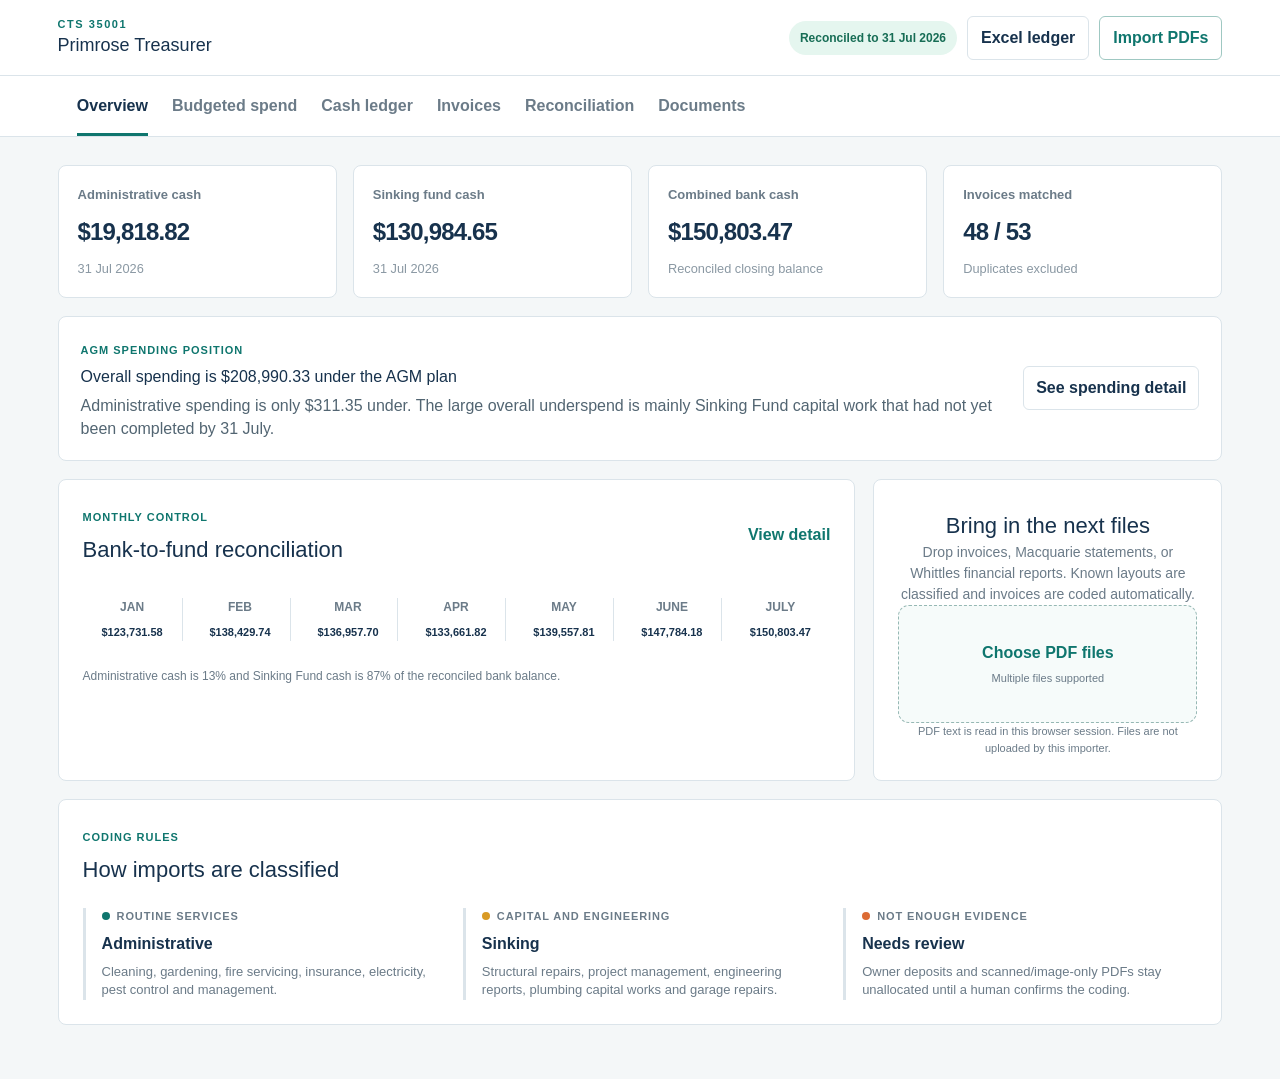
==== index.html @ 6e5141f4 "Publish Primrose Treasurer" ====
<!DOCTYPE html><html lang="en"><head><meta charSet="utf-8"/><meta name="viewport" content="width=device-width, initial-scale=1"/><link rel="stylesheet" href="/_next/static/css/index.Bg4O-Cpl.css" data-rsc-css-href="/_next/static/css/index.Bg4O-Cpl.css" data-precedence="vite-rsc/importer-resources"/><link rel="modulepreload" fetchPriority="low" href="/_next/static/chunks/index-B7RqDXm8.js"/><script src="/_next/static/chunks/rolldown-runtime-C60lm6uB.js" type="module" async=""></script><script src="/_next/static/chunks/framework-BgSIrAUN.js" type="module" async=""></script><link rel="modulepreload" href="/_next/static/chunks/layout-segment-context-BECnwT4J.js" crossorigin=""/><link rel="modulepreload" href="/_next/static/chunks/page-Dx13_HqK.js" crossorigin=""/><title>Primrose Treasurer | CTS 35001</title><meta name="description" content="Reconciled body corporate invoice, fund and bank-statement ledger."/><script>Object.assign(((self[Symbol.for("vinext.navigationRuntime")]??={bootstrap:{routeManifest:null},functions:{}}).bootstrap.rsc??={rsc:[]}),{params:{},nav:{"pathname":"/","searchParams":[]}})</script><link rel="modulepreload" href="/_next/static/chunks/index-B7RqDXm8.js" />
<link rel="preload" href="/_next/static/_vinext_fonts/geist-8ac0455e797f/geist-98bbbccb.woff2" as="font" type="font/woff2" crossorigin />
<link rel="preload" href="/_next/static/_vinext_fonts/geist-mono-00e989178794/geist-mono-013b2f2f.woff2" as="font" type="font/woff2" crossorigin />
<style data-vinext-fonts>/* cyrillic-ext */
@font-face {
  font-family: 'Geist';
  font-style: normal;
  font-weight: 100 900;
  font-display: swap;
  src: url(/_next/static/_vinext_fonts/geist-8ac0455e797f/geist-ff2310f5.woff2) format('woff2');
  unicode-range: U+0460-052F, U+1C80-1C8A, U+20B4, U+2DE0-2DFF, U+A640-A69F, U+FE2E-FE2F;
}
/* cyrillic */
@font-face {
  font-family: 'Geist';
  font-style: normal;
  font-weight: 100 900;
  font-display: swap;
  src: url(/_next/static/_vinext_fonts/geist-8ac0455e797f/geist-875ccdd4.woff2) format('woff2');
  unicode-range: U+0301, U+0400-045F, U+0490-0491, U+04B0-04B1, U+2116;
}
/* vietnamese */
@font-face {
  font-family: 'Geist';
  font-style: normal;
  font-weight: 100 900;
  font-display: swap;
  src: url(/_next/static/_vinext_fonts/geist-8ac0455e797f/geist-52306abf.woff2) format('woff2');
  unicode-range: U+0102-0103, U+0110-0111, U+0128-0129, U+0168-0169, U+01A0-01A1, U+01AF-01B0, U+0300-0301, U+0303-0304, U+0308-0309, U+0323, U+0329, U+1EA0-1EF9, U+20AB;
}
/* latin-ext */
@font-face {
  font-family: 'Geist';
  font-style: normal;
  font-weight: 100 900;
  font-display: swap;
  src: url(/_next/static/_vinext_fonts/geist-8ac0455e797f/geist-001175b1.woff2) format('woff2');
  unicode-range: U+0100-02BA, U+02BD-02C5, U+02C7-02CC, U+02CE-02D7, U+02DD-02FF, U+0304, U+0308, U+0329, U+1D00-1DBF, U+1E00-1E9F, U+1EF2-1EFF, U+2020, U+20A0-20AB, U+20AD-20C0, U+2113, U+2C60-2C7F, U+A720-A7FF;
}
/* latin */
@font-face {
  font-family: 'Geist';
  font-style: normal;
  font-weight: 100 900;
  font-display: swap;
  src: url(/_next/static/_vinext_fonts/geist-8ac0455e797f/geist-98bbbccb.woff2) format('woff2');
  unicode-range: U+0000-00FF, U+0131, U+0152-0153, U+02BB-02BC, U+02C6, U+02DA, U+02DC, U+0304, U+0308, U+0329, U+2000-206F, U+20AC, U+2122, U+2191, U+2193, U+2212, U+2215, U+FEFF, U+FFFD;
}

@font-face {
  font-family: 'Geist Fallback';
  src: local("Arial");
  ascent-override: 95.94%;
  descent-override: 28.16%;
  line-gap-override: 0.00%;
  size-adjust: 104.76%;
}

.__font_geist_19ysh9d { font-family: 'Geist', 'Geist Fallback'; font-style: normal; }

.__variable_geist_19ysh9d { --font-geist-sans: 'Geist', 'Geist Fallback'; }

/* cyrillic-ext */
@font-face {
  font-family: 'Geist Mono';
  font-style: normal;
  font-weight: 100 900;
  font-display: swap;
  src: url(/_next/static/_vinext_fonts/geist-mono-00e989178794/geist-mono-f6b33328.woff2) format('woff2');
  unicode-range: U+0460-052F, U+1C80-1C8A, U+20B4, U+2DE0-2DFF, U+A640-A69F, U+FE2E-FE2F;
}
/* cyrillic */
@font-face {
  font-family: 'Geist Mono';
  font-style: normal;
  font-weight: 100 900;
  font-display: swap;
  src: url(/_next/static/_vinext_fonts/geist-mono-00e989178794/geist-mono-44e03052.woff2) format('woff2');
  unicode-range: U+0301, U+0400-045F, U+0490-0491, U+04B0-04B1, U+2116;
}
/* symbols2 */
@font-face {
  font-family: 'Geist Mono';
  font-style: normal;
  font-weight: 100 900;
  font-display: swap;
  src: url(/_next/static/_vinext_fonts/geist-mono-00e989178794/geist-mono-0638449e.woff2) format('woff2');
  unicode-range: U+2000-2001, U+2004-2008, U+200A, U+23B8-23BD, U+2500-259F;
}
/* vietnamese */
@font-face {
  font-family: 'Geist Mono';
  font-style: normal;
  font-weight: 100 900;
  font-display: swap;
  src: url(/_next/static/_vinext_fonts/geist-mono-00e989178794/geist-mono-971fb274.woff2) format('woff2');
  unicode-range: U+0102-0103, U+0110-0111, U+0128-0129, U+0168-0169, U+01A0-01A1, U+01AF-01B0, U+0300-0301, U+0303-0304, U+0308-0309, U+0323, U+0329, U+1EA0-1EF9, U+20AB;
}
/* latin-ext */
@font-face {
  font-family: 'Geist Mono';
  font-style: normal;
  font-weight: 100 900;
  font-display: swap;
  src: url(/_next/static/_vinext_fonts/geist-mono-00e989178794/geist-mono-44745446.woff2) format('woff2');
  unicode-range: U+0100-02BA, U+02BD-02C5, U+02C7-02CC, U+02CE-02D7, U+02DD-02FF, U+0304, U+0308, U+0329, U+1D00-1DBF, U+1E00-1E9F, U+1EF2-1EFF, U+2020, U+20A0-20AB, U+20AD-20C0, U+2113, U+2C60-2C7F, U+A720-A7FF;
}
/* latin */
@font-face {
  font-family: 'Geist Mono';
  font-style: normal;
  font-weight: 100 900;
  font-display: swap;
  src: url(/_next/static/_vinext_fonts/geist-mono-00e989178794/geist-mono-013b2f2f.woff2) format('woff2');
  unicode-range: U+0000-00FF, U+0131, U+0152-0153, U+02BB-02BC, U+02C6, U+02DA, U+02DC, U+0304, U+0308, U+0329, U+2000-206F, U+20AC, U+2122, U+2191, U+2193, U+2212, U+2215, U+FEFF, U+FFFD;
}

@font-face {
  font-family: 'Geist Mono Fallback';
  src: local("Arial");
  ascent-override: 74.67%;
  descent-override: 21.92%;
  line-gap-override: 0.00%;
  size-adjust: 134.59%;
}

.__font_geist_mono_1001rt9 { font-family: 'Geist Mono', 'Geist Mono Fallback'; font-style: normal; }

.__variable_geist_mono_1001rt9 { --font-geist-mono: 'Geist Mono', 'Geist Mono Fallback'; }
</style>
</head><body class="__variable_geist_19ysh9d __variable_geist_mono_1001rt9 antialiased"><main class="loading"><span>Preparing reconciled ledger…</span></main><script type="module" src="/_next/static/chunks/index-B7RqDXm8.js" id="_R_" async=""></script><script>((self[Symbol.for("vinext.navigationRuntime")]??={bootstrap:{routeManifest:null},functions:{}}).bootstrap.rsc??={rsc:[]}).rsc.push("2:I[\"48913baa60ea\",[],\"Children\",1]\n")</script><script>((self[Symbol.for("vinext.navigationRuntime")]??={bootstrap:{routeManifest:null},functions:{}}).bootstrap.rsc??={rsc:[]}).rsc.push("3:I[\"0b63d72dce85\",[],\"GlobalErrorBoundary\",1]\n")</script><script>((self[Symbol.for("vinext.navigationRuntime")]??={bootstrap:{routeManifest:null},functions:{}}).bootstrap.rsc??={rsc:[]}).rsc.push("4:I[\"2e7a74b14406\",[],\"default\",1]\n")</script><script>((self[Symbol.for("vinext.navigationRuntime")]??={bootstrap:{routeManifest:null},functions:{}}).bootstrap.rsc??={rsc:[]}).rsc.push("5:I[\"0b63d72dce85\",[],\"ErrorBoundary\",1]\n")</script><script>((self[Symbol.for("vinext.navigationRuntime")]??={bootstrap:{routeManifest:null},functions:{}}).bootstrap.rsc??={rsc:[]}).rsc.push("6:I[\"11960209a8f5\",[],\"LayoutSegmentProvider\",1]\n")</script><script>((self[Symbol.for("vinext.navigationRuntime")]??={bootstrap:{routeManifest:null},functions:{}}).bootstrap.rsc??={rsc:[]}).rsc.push("7:I[\"48913baa60ea\",[],\"Slot\",1]\n")</script><script>((self[Symbol.for("vinext.navigationRuntime")]??={bootstrap:{routeManifest:null},functions:{}}).bootstrap.rsc??={rsc:[]}).rsc.push("8:I[\"787b601c93ac\",[],\"AppRouterScrollTarget\",1]\n")</script><script>((self[Symbol.for("vinext.navigationRuntime")]??={bootstrap:{routeManifest:null},functions:{}}).bootstrap.rsc??={rsc:[]}).rsc.push("9:I[\"0b63d72dce85\",[],\"RedirectBoundary\",1]\n")</script><script>((self[Symbol.for("vinext.navigationRuntime")]??={bootstrap:{routeManifest:null},functions:{}}).bootstrap.rsc??={rsc:[]}).rsc.push(":HL[\"/_next/static/css/index.Bg4O-Cpl.css\",\"style\"     ]\n")</script><script>((self[Symbol.for("vinext.navigationRuntime")]??={bootstrap:{routeManifest:null},functions:{}}).bootstrap.rsc??={rsc:[]}).rsc.push("0:{\"__route\":\"route:/\",\"__interceptionContext\":null,\"__layoutIds\":[\"layout:/\"],\"__rootLayout\":\"/\",\"__sourcePage\":\"/page\",\"page:/\":\"$L1\",\"layout:/\":[[[[\"$\",\"link\",\"css:/_next/static/css/index.Bg4O-Cpl.css\",{\"rel\":\"stylesheet\",\"precedence\":\"vite-rsc/importer-resources\",\"href\":\"/_next/static/css/index.Bg4O-Cpl.css\",\"data-rsc-css-href\":\"/_next/static/css/index.Bg4O-Cpl.css\"}],\"$undefined\"],[\"$\",\"html\",null,{\"lang\":\"en\",\"children\":[\"$\",\"body\",null,{\"className\":\"__variable_geist_19ysh9d __variable_geist_mono_1001rt9 antialiased\",\"children\":[\"$\",\"$L2\",null,{}]}]}]],null],\"route:/\":[[[\"$\",\"meta\",null,{\"charSet\":\"utf-8\"}],[[\"$\",\"title\",\"0\",{\"children\":\"Primrose Treasurer | CTS 35001\"}],[\"$\",\"meta\",\"1\",{\"name\":\"description\",\"content\":\"Reconciled body corporate invoice, fund and bank-statement ledger.\"}]],[[\"$\",\"meta\",\"0\",{\"name\":\"viewport\",\"content\":\"width=device-width, initial-scale=1\"}]]],[\"$\",\"$L3\",null,{\"fallback\":\"$4\",\"children\":[\"$\",\"$L5\",null,{\"fallback\":\"$4\",\"children\":[\"$\",\"$L6\",null,{\"providerId\":\"layout:/\",\"segmentMap\":{\"children\":[]},\"children\":[\"$\",\"$L7\",null,{\"id\":\"layout:/\",\"parallelSlots\":\"$undefined\",\"children\":[\"$\",\"$L8\",null,{\"children\":[\"$\",\"$L9\",null,{\"children\":[[\"$\",\"$L6\",null,{\"providerId\":\"page:/\",\"segmentMap\":{\"children\":[\"__PAGE__\"]},\"children\":[\"$\",\"$L7\",null,{\"id\":\"page:/\"}]}],null]}]}]}]}]}]}],null,null],\"__layoutFlags\":{\"layout:/\":\"s\"},\"__artifactCompatibility\":{\"schemaVersion\":1,\"graphVersion\":\"app-route-graph:1177fd80f83fa7b0\",\"deploymentVersion\":\"47a312b0-9ab8-45d6-89e9-b1b280b3781b\",\"appElementsSchemaVersion\":1,\"rscPayloadSchemaVersion\":1,\"rootBoundaryId\":\"/\",\"renderEpoch\":null},\"__renderObservation\":{\"schemaVersion\":1,\"output\":{\"kind\":\"app-rsc\",\"mountedSlotsFingerprint\":null,\"renderEpoch\":null,\"rootBoundaryId\":\"/\",\"routeId\":\"route:/\"},\"completeness\":\"partial\",\"boundaryOutcome\":{\"kind\":\"unknown\"},\"requestApis\":[{\"kind\":\"connection\",\"status\":\"unknown\"},{\"kind\":\"cookies\",\"status\":\"unknown\"},{\"kind\":\"draftMode\",\"status\":\"unknown\"},{\"kind\":\"headers\",\"status\":\"unknown\"},{\"kind\":\"params\",\"status\":\"unknown\"},{\"kind\":\"searchParams\",\"status\":\"unknown\"}],\"dynamicFetches\":[],\"cacheTags\":[\"/\",\"_N_T_/\",\"_N_T_/index\",\"_N_T_/layout\",\"_N_T_/page\"],\"pathTags\":[\"/\"],\"cacheability\":\"unknown\",\"downgrade\":{\"target\":\"freshRender\",\"reasons\":[{\"code\":\"CP_DOWNGRADE_CACHEABILITY_UNKNOWN\",\"target\":\"freshRender\"},{\"code\":\"CP_DOWNGRADE_INCOMPLETE_OBSERVATION\",\"completeness\":\"partial\",\"target\":\"freshRender\"},{\"code\":\"CP_DOWNGRADE_UNKNOWN_REQUEST_API\",\"requestApi\":\"connection\",\"target\":\"freshRender\"},{\"code\":\"CP_DOWNGRADE_UNKNOWN_REQUEST_API\",\"requestApi\":\"cookies\",\"target\":\"freshRender\"},{\"code\":\"CP_DOWNGRADE_UNKNOWN_REQUEST_API\",\"requestApi\":\"draftMode\",\"target\":\"freshRender\"},{\"code\":\"CP_DOWNGRADE_UNKNOWN_REQUEST_API\",\"requestApi\":\"headers\",\"target\":\"freshRender\"},{\"code\":\"CP_DOWNGRADE_UNKNOWN_REQUEST_API\",\"requestApi\":\"params\",\"target\":\"freshRender\"},{\"code\":\"CP_DOWNGRADE_UNKNOWN_REQUEST_API\",\"requestApi\":\"searchParams\",\"target\":\"freshRender\"}],\"fallback\":{\"kind\":\"breakerFallback\",\"code\":\"CP_PRIVATE_DYNAMIC_DOWNGRADE\",\"mode\":\"renderFresh\",\"scope\":\"affectedOutput\",\"fields\":{\"reasonCodes\":[\"CP_DOWNGRADE_CACHEABILITY_UNKNOWN\",\"CP_DOWNGRADE_INCOMPLETE_OBSERVATION\",\"CP_DOWNGRADE_UNKNOWN_REQUEST_API\",\"CP_DOWNGRADE_UNKNOWN_REQUEST_API\",\"CP_DOWNGRADE_UNKNOWN_REQUEST_API\",\"CP_DOWNGRADE_UNKNOWN_REQUEST_API\",\"CP_DOWNGRADE_UNKNOWN_REQUEST_API\",\"CP_DOWNGRADE_UNKNOWN_REQUEST_API\"],\"target\":\"freshRender\"}},\"isPublicCacheCandidate\":false}}}\n")</script><script>((self[Symbol.for("vinext.navigationRuntime")]??={bootstrap:{routeManifest:null},functions:{}}).bootstrap.rsc??={rsc:[]}).rsc.push("a:I[\"6efdf509a785\",[],\"default\",1]\n")</script><script>((self[Symbol.for("vinext.navigationRuntime")]??={bootstrap:{routeManifest:null},functions:{}}).bootstrap.rsc??={rsc:[]}).rsc.push("1:[\"$\",\"$La\",null,{\"params\":\"$@b\",\"searchParams\":\"$@c\"}]\n")</script><script>((self[Symbol.for("vinext.navigationRuntime")]??={bootstrap:{routeManifest:null},functions:{}}).bootstrap.rsc??={rsc:[]}).rsc.push("b:{}\n")</script><script>((self[Symbol.for("vinext.navigationRuntime")]??={bootstrap:{routeManifest:null},functions:{}}).bootstrap.rsc??={rsc:[]}).rsc.push("c:{}\n")</script><script>Object.assign(((self[Symbol.for("vinext.navigationRuntime")]??={bootstrap:{routeManifest:null},functions:{}}).bootstrap.rsc??={rsc:[]}),{"initialCacheKind":"dynamic"});((self[Symbol.for("vinext.navigationRuntime")]??={bootstrap:{routeManifest:null},functions:{}}).bootstrap.rsc??={rsc:[]}).done=true</script></body></html>
---- _next/static/css/index.Bg4O-Cpl.css ----
/*! tailwindcss v4.2.1 | MIT License | https://tailwindcss.com */
@layer properties{@supports (((-webkit-hyphens:none)) and (not (margin-trim:inline))) or ((-moz-orient:inline) and (not (color:rgb(from red r g b)))){*,:before,:after{--tw-border-style:solid}::backdrop{--tw-border-style:solid}}}@layer theme{:root,:host{--font-sans:ui-sans-serif, system-ui, sans-serif, "Apple Color Emoji", "Segoe UI Emoji", "Segoe UI Symbol", "Noto Color Emoji";--font-mono:ui-monospace, SFMono-Regular, Menlo, Monaco, Consolas, "Liberation Mono", "Courier New", monospace;--spacing:.25rem;--default-font-family:var(--font-sans);--default-mono-font-family:var(--font-mono)}}@layer base{*,:after,:before{box-sizing:border-box;border:0 solid;margin:0;padding:0}::backdrop{box-sizing:border-box;border:0 solid;margin:0;padding:0}::file-selector-button{box-sizing:border-box;border:0 solid;margin:0;padding:0}html,:host{-webkit-text-size-adjust:100%;tab-size:4;line-height:1.5;font-family:var(--default-font-family,ui-sans-serif, system-ui, sans-serif, "Apple Color Emoji", "Segoe UI Emoji", "Segoe UI Symbol", "Noto Color Emoji");font-feature-settings:var(--default-font-feature-settings,normal);font-variation-settings:var(--default-font-variation-settings,normal);-webkit-tap-highlight-color:transparent}hr{height:0;color:inherit;border-top-width:1px}abbr:where([title]){-webkit-text-decoration:underline dotted;text-decoration:underline dotted}h1,h2,h3,h4,h5,h6{font-size:inherit;font-weight:inherit}a{color:inherit;-webkit-text-decoration:inherit;-webkit-text-decoration:inherit;-webkit-text-decoration:inherit;-webkit-text-decoration:inherit;text-decoration:inherit}b,strong{font-weight:bolder}code,kbd,samp,pre{font-family:var(--default-mono-font-family,ui-monospace, SFMono-Regular, Menlo, Monaco, Consolas, "Liberation Mono", "Courier New", monospace);font-feature-settings:var(--default-mono-font-feature-settings,normal);font-variation-settings:var(--default-mono-font-variation-settings,normal);font-size:1em}small{font-size:80%}sub,sup{vertical-align:baseline;font-size:75%;line-height:0;position:relative}sub{bottom:-.25em}sup{top:-.5em}table{text-indent:0;border-color:inherit;border-collapse:collapse}:-moz-focusring{outline:auto}progress{vertical-align:baseline}summary{display:list-item}ol,ul,menu{list-style:none}img,svg,video,canvas,audio,iframe,embed,object{vertical-align:middle;display:block}img,video{max-width:100%;height:auto}button,input,select,optgroup,textarea{font:inherit;font-feature-settings:inherit;font-variation-settings:inherit;letter-spacing:inherit;color:inherit;opacity:1;background-color:#0000;border-radius:0}::file-selector-button{font:inherit;font-feature-settings:inherit;font-variation-settings:inherit;letter-spacing:inherit;color:inherit;opacity:1;background-color:#0000;border-radius:0}:where(select:is([multiple],[size])) optgroup{font-weight:bolder}:where(select:is([multiple],[size])) optgroup option{padding-inline-start:20px}::file-selector-button{margin-inline-end:4px}::placeholder{opacity:1}@supports (not ((-webkit-appearance:-apple-pay-button))) or (contain-intrinsic-size:1px){::placeholder{color:currentColor}@supports (color:color-mix(in lab, red, red)){::placeholder{color:color-mix(in oklab, currentcolor 50%, transparent)}}}textarea{resize:vertical}::-webkit-search-decoration{-webkit-appearance:none}::-webkit-date-and-time-value{min-height:1lh;text-align:inherit}::-webkit-datetime-edit{display:inline-flex}::-webkit-datetime-edit-fields-wrapper{padding:0}::-webkit-datetime-edit{padding-block:0}::-webkit-datetime-edit-year-field{padding-block:0}::-webkit-datetime-edit-month-field{padding-block:0}::-webkit-datetime-edit-day-field{padding-block:0}::-webkit-datetime-edit-hour-field{padding-block:0}::-webkit-datetime-edit-minute-field{padding-block:0}::-webkit-datetime-edit-second-field{padding-block:0}::-webkit-datetime-edit-millisecond-field{padding-block:0}::-webkit-datetime-edit-meridiem-field{padding-block:0}::-webkit-calendar-picker-indicator{line-height:1}:-moz-ui-invalid{box-shadow:none}button,input:where([type=button],[type=reset],[type=submit]){-webkit-appearance:button;appearance:button}::file-selector-button{-webkit-appearance:button;appearance:button}::-webkit-inner-spin-button{height:auto}::-webkit-outer-spin-button{height:auto}[hidden]:where(:not([hidden=until-found])){display:none!important}}@layer components;@layer utilities{.static{position:static}.start{inset-inline-start:var(--spacing)}.end{inset-inline-end:var(--spacing)}.contents{display:contents}.hidden{display:none}.table{display:table}.border{border-style:var(--tw-border-style);border-width:1px}.italic{font-style:italic}.antialiased{-webkit-font-smoothing:antialiased;-moz-osx-font-smoothing:grayscale}}:root{--navy:#17324d;--navy-2:#10283f;--teal:#0f766e;--teal-soft:#e8f5f2;--blue:#2563eb;--gold:#d99a24;--gold-soft:#fff4d6;--ink:#243342;--muted:#6b7b88;--line:#dbe4ea;--paper:#f4f7f8;--white:#fff;--danger:#b45309}*{box-sizing:border-box}body{background:var(--paper);color:var(--ink);margin:0;font-family:Arial,Helvetica,sans-serif}button,input,select{font:inherit}button{cursor:pointer}main{min-height:100vh}.loading{color:var(--navy);place-items:center;font-weight:700;display:grid}.topbar{background:var(--white);border-bottom:1px solid var(--line);z-index:20;justify-content:space-between;align-items:center;gap:24px;height:76px;padding:0 4.5vw;display:flex;position:sticky;top:0}.brand{align-items:center;gap:12px;display:flex}.brand p,.brand h1{margin:0}.brand p{color:var(--teal);letter-spacing:.14em;text-transform:uppercase;font-size:11px;font-weight:800}.brand h1{color:var(--navy);font-size:18px}.header-actions{align-items:center;gap:10px;display:flex}.button{border:1px solid var(--line);white-space:nowrap;border-radius:6px;justify-content:center;align-items:center;gap:8px;padding:9px 13px;font-weight:600;text-decoration:none;display:inline-flex}.button.primary{color:var(--teal);background:#fff;border-color:#9fc8c2}.button.secondary{color:var(--navy);background:#fff}.reconciled{border-radius:999px;align-items:center;gap:7px;padding:8px 11px;font-size:12px;font-weight:800;display:flex}.reconciled.pass{color:#176d55;background:#e5f6ef}.reconciled.fail{color:#9a3412;background:#fff0e5}.eyebrow{color:var(--teal);text-transform:uppercase;letter-spacing:.13em;font-size:11px;font-weight:800}.tabs{border-bottom:1px solid var(--line);background:#fff;gap:28px;padding:0 6vw;display:flex}.tabs button{color:var(--muted);background:0 0;border:0;border-bottom:3px solid #0000;padding:18px 0 15px;font-weight:700}.tabs button.active{color:var(--navy);border-bottom-color:var(--teal)}.content{width:min(1460px,91vw);margin:28px auto 54px}.notice{color:#176d55;background:#e7f6ef;border-radius:10px;align-items:center;gap:9px;width:min(1460px,91vw);margin:18px auto -8px;padding:12px 15px;font-size:13px;font-weight:700;display:flex}.kpis{grid-template-columns:repeat(4,1fr);gap:16px;display:grid}.kpi{border:1px solid var(--line);background:#fff;border-radius:14px;justify-content:space-between;min-height:145px;padding:22px;display:flex;box-shadow:0 7px 25px #17324d0b}.kpi div{flex-direction:column;gap:9px;display:flex}.kpi span{color:var(--muted);font-size:13px;font-weight:700}.kpi strong{letter-spacing:-.035em;color:var(--navy);font-size:28px}.kpi small{color:#8a98a3}.kpi svg{box-sizing:content-box;border-radius:10px;width:23px;height:23px;padding:10px}.kpi.admin svg{background:var(--teal-soft);color:var(--teal)}.kpi.sinking svg{background:var(--gold-soft);color:#b87912}.kpi.combined svg{color:var(--blue);background:#e9efff}.kpi.invoices svg{color:#7950a7;background:#f1ecf9}.overview-grid{grid-template-columns:minmax(0,1.6fr) minmax(320px,.7fr);gap:18px;margin-top:18px;display:grid}.panel{border:1px solid var(--line);background:#fff;border-radius:14px;padding:24px;box-shadow:0 7px 25px #17324d0a}.panel-head,.section-title,.table-toolbar{justify-content:space-between;align-items:center;gap:20px;display:flex}.panel h3,.table-page h3,.section-title h3{color:var(--navy);margin:5px 0 0;font-size:22px}.panel-head button{color:var(--teal);background:0 0;border:0;font-weight:800}.month-strip{grid-template-columns:repeat(7,1fr);gap:8px;margin:32px 0 26px;display:grid}.month-strip div{text-align:center;border-right:1px solid var(--line);flex-direction:column;align-items:center;gap:8px;display:flex}.month-strip div:last-child{border:0}.month-strip span{color:var(--muted);text-transform:uppercase;font-size:12px;font-weight:800}.month-strip svg{color:#1f9a77;width:20px}.month-strip small{color:var(--navy);font-size:11px;font-weight:700}.balance-bar{color:#fff;border-radius:9px;height:54px;font-size:12px;font-weight:800;display:flex;overflow:hidden}.balance-bar div{justify-content:center;align-items:center;min-width:90px;display:flex}.balance-bar div:first-child{background:var(--teal)}.balance-bar div:last-child{background:var(--gold)}.levy-answer{border:1px solid var(--line);background:#fff;border-radius:8px;grid-template-columns:1fr auto;align-items:center;gap:18px;margin-top:18px;padding:20px 22px;display:grid}.levy-answer h3{color:var(--navy);margin:4px 0 5px}.levy-answer p{color:#526572;margin:0;line-height:1.45}.levy-answer button{border:1px solid var(--line);color:var(--navy);background:#fff;border-radius:6px;padding:9px 12px;font-weight:700}.budget-page{flex-direction:column;gap:18px;display:flex}.report-title{padding:8px 2px 2px}.report-title h2{color:var(--navy);letter-spacing:-.035em;margin:7px 0 8px;font-size:34px}.report-title p{color:var(--muted);margin:0}.executive-summary{background:var(--navy);color:#fff;border-radius:14px;padding:25px 28px}.executive-summary h3{margin:0 0 14px;font-size:20px}.executive-summary ul{color:#d8e4eb;gap:11px;margin:0;padding-left:20px;line-height:1.5;display:grid}.executive-summary strong{color:#fff}.budget-grid{grid-template-columns:minmax(0,1.35fr) minmax(300px,.65fr);gap:18px;display:grid}.outstanding-total{color:var(--navy);letter-spacing:-.04em;margin:28px 0 13px;font-size:38px;font-weight:800}.outstanding-bar{background:#e9eef1;border-radius:7px;height:28px;display:flex;overflow:hidden}.outstanding-bar .scheduled,.bar-legend i.scheduled{background:var(--blue)}.outstanding-bar .extra,.bar-legend i.extra{background:#e58a35}.bar-legend{grid-template-columns:1fr 1fr;gap:12px;margin:14px 0;display:grid}.bar-legend span{color:var(--muted);grid-template-columns:auto 1fr;gap:2px 8px;font-size:12px;display:grid}.bar-legend i{border-radius:2px;grid-row:1/span 2;width:9px;height:9px;margin-top:3px}.bar-legend strong{color:var(--navy)}.evidence-note{color:var(--muted);margin:16px 0 0;font-size:12px;line-height:1.5}.levy-card svg{color:var(--teal)}.levy-card dl{margin:22px 0 0}.levy-card dl div{border-bottom:1px solid var(--line);justify-content:space-between;gap:15px;padding:11px 0;display:flex}.levy-card dt{color:var(--muted)}.levy-card dd{color:var(--navy);margin:0;font-weight:800}.lot-audit>p{color:var(--muted);line-height:1.5}.lot-grid{grid-template-columns:repeat(11,1fr);gap:8px;margin-top:18px;display:grid}.lot-grid div{border:1px solid var(--line);text-align:center;background:#f8fafb;border-radius:9px;padding:12px 8px}.lot-grid span,.lot-grid small{color:var(--muted);font-size:10px;display:block}.lot-grid strong{color:var(--teal);margin:5px 0;font-size:11px;display:block}.table-wrap.static{max-height:none;margin:22px -24px 0}.budget-variance td:last-child{min-width:260px;color:var(--muted);line-height:1.45}.next-step{color:#9a5d0a;background:#fff7e8;border:1px solid #efd19e;border-radius:12px;align-items:flex-start;gap:13px;padding:18px 20px;display:flex}.next-step p{color:#604d2f;margin:4px 0 0;line-height:1.5}.import-card{text-align:center}.import-icon{background:var(--teal-soft);width:48px;height:48px;color:var(--teal);border-radius:12px;place-items:center;margin:0 auto 14px;display:grid}.import-card p{color:var(--muted);font-size:14px;line-height:1.5}.dropzone{width:100%;min-height:118px;color:var(--teal);background:#f6fbfa;border:1.5px dashed #96b8b4;border-radius:11px;flex-direction:column;justify-content:center;align-items:center;gap:5px;display:flex}.dropzone span{color:var(--muted);font-size:11px}.privacy{font-size:11px!important}.rules{margin-top:18px}.rule-grid{grid-template-columns:repeat(3,1fr);gap:26px;margin-top:22px;display:grid}.rule-grid>div{border-left:3px solid var(--line);color:var(--muted);text-transform:uppercase;letter-spacing:.08em;padding-left:16px;font-size:11px;font-weight:800}.rule-grid h4{color:var(--navy);text-transform:none;letter-spacing:0;margin:7px 0;font-size:16px}.rule-grid p{text-transform:none;letter-spacing:0;margin:0;font-size:13px;font-weight:400;line-height:1.45}.dot{border-radius:50%;width:8px;height:8px;margin-right:7px;display:inline-block}.admin-dot{background:var(--teal)}.sinking-dot{background:var(--gold)}.review-dot{background:#dc6b34}.spending-kpis{grid-template-columns:repeat(4,1fr);gap:14px;display:grid}.spending-kpis .panel{flex-direction:column;gap:8px;min-height:118px;display:flex}.spending-kpis strong{color:var(--navy);letter-spacing:-.025em;font-size:25px}.spending-kpis small{color:var(--muted)}.spending-kpis .good{background:#f5faf8}.spending-kpis .review{background:#fffaf0}.underspend-grid{grid-template-columns:repeat(3,1fr);gap:9px;margin-top:18px;display:grid}.underspend-grid div{border:1px solid var(--line);border-radius:7px;flex-direction:column;gap:5px;padding:13px;display:flex}.underspend-grid span{color:var(--muted);font-size:12px}.underspend-grid strong{color:var(--navy)}.underspend-grid small{color:#82909a}.content{width:min(1320px,91vw)}.panel,.kpi,.table-page,.levy-answer,.executive-summary{box-shadow:none;border-radius:8px}.kpi{min-height:122px;padding:19px}.kpi strong{font-size:24px}.kpi svg{padding:4px;background:0 0!important}.executive-summary{color:var(--ink);border:1px solid var(--line);background:#fff}.executive-summary h3,.executive-summary strong{color:var(--navy)}.executive-summary ul{color:var(--ink)}.eyebrow{letter-spacing:.09em}.tabs{gap:24px}.table-page{border:1px solid var(--line);background:#fff;border-radius:14px;overflow:hidden}.table-toolbar,.section-title{border-bottom:1px solid var(--line);padding:22px 24px}.section-title p{color:var(--muted);margin:7px 0 0}.filters{align-items:center;gap:10px;display:flex}.filters label{border:1px solid var(--line);border-radius:9px;align-items:center;gap:8px;padding:9px 11px;display:flex}.filters input{border:0;outline:0;width:230px}.filters select{border:1px solid var(--line);background:#fff;border-radius:9px;padding:10px}.table-wrap{max-height:68vh;overflow:auto}table{border-collapse:collapse;width:100%;font-size:12px}th{z-index:2;color:#5d6c77;text-align:left;text-transform:uppercase;letter-spacing:.05em;border-bottom:1px solid var(--line);white-space:nowrap;background:#f0f5f7;padding:12px 14px;font-size:10px;position:sticky;top:0}td{vertical-align:middle;border-bottom:1px solid #edf1f3;padding:11px 14px}tbody tr:hover{background:#fafcfc}.wide{min-width:280px}.num{text-align:right;white-space:nowrap}.credit{color:#14785e}.source{text-overflow:ellipsis;max-width:180px;color:var(--muted);overflow:hidden}.source-file{align-items:center;gap:8px;min-width:310px;display:flex}.source-file svg{color:var(--teal)}.fund,.fund-select{border:0;border-radius:999px;padding:5px 8px;font-size:10px;font-weight:800;display:inline-flex}.fund.administrative,.fund-select.administrative{background:var(--teal-soft);color:var(--teal)}.fund.sinking,.fund-select.sinking{background:var(--gold-soft);color:#a56706}.fund.unallocated,.fund-select.unallocated{color:#a54b25;background:#feece4}td small{color:var(--muted);margin-top:3px;display:block}.status{white-space:nowrap;border-radius:999px;align-items:center;gap:5px;padding:5px 8px;font-size:10px;font-weight:800;display:inline-flex}.status.paid{color:#176d55;background:#e5f6ef}.status.review{color:#9a5d0a;background:#fff2dc}.duplicate{color:#a54b25;align-items:center;gap:6px;display:inline-flex}.big-pass{color:#176d55;background:#e5f6ef;border-radius:9px;align-items:center;gap:8px;padding:10px 13px;font-weight:800;display:flex}.recon-notes{color:var(--teal);background:#edf6f4;border-radius:10px;gap:12px;margin:20px 24px 24px;padding:16px;display:flex}.recon-notes p{color:var(--ink);margin:4px 0 0;line-height:1.5}@media (max-width:1050px){.reconciled{display:none}.kpis,.spending-kpis{grid-template-columns:repeat(2,1fr)}.overview-grid,.budget-grid{grid-template-columns:1fr}.underspend-grid{grid-template-columns:repeat(2,1fr)}.filters input{width:160px}.lot-grid{grid-template-columns:repeat(6,1fr)}}@media (max-width:720px){.topbar{align-items:flex-start;height:auto;padding:13px 4vw}.brand h1{font-size:15px}.header-actions .secondary{display:none}.button{padding:9px 10px}.tabs{gap:18px;padding:0 4vw;overflow:auto}.tabs button{white-space:nowrap}.content{width:94vw}.kpis,.spending-kpis,.underspend-grid{grid-template-columns:1fr}.kpi{min-height:112px}.month-strip{grid-template-columns:repeat(4,1fr);row-gap:20px}.rule-grid{grid-template-columns:1fr}.table-toolbar,.section-title,.panel-head{flex-direction:column;align-items:flex-start}.filters{flex-wrap:wrap;width:100%}.filters label{flex:1}.filters input{width:100%}.levy-answer{grid-template-columns:auto 1fr}.levy-answer button{grid-column:1/-1;width:100%}.report-title h2{font-size:28px}.bar-legend{grid-template-columns:1fr}.lot-grid{grid-template-columns:repeat(3,1fr)}}@property --tw-border-style{syntax:"*";inherits:false;initial-value:solid}
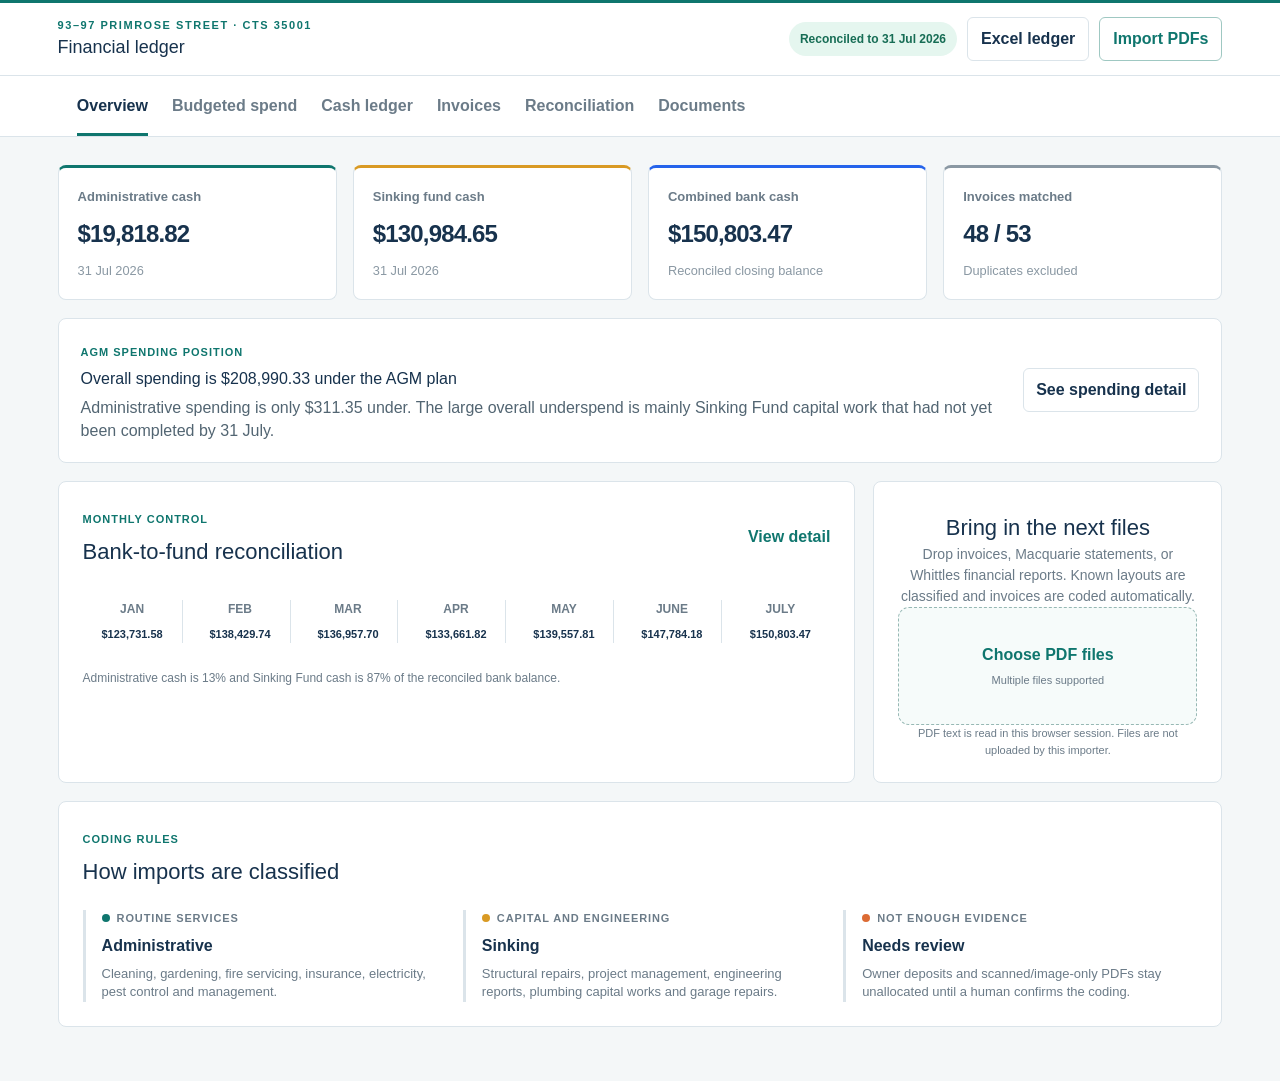
==== commit 27f4bbe1: "Update financial ledger identity" ====
--- a/index.html
+++ b/index.html
@@ -1,4 +1,4 @@
-<!DOCTYPE html><html lang="en"><head><meta charSet="utf-8"/><meta name="viewport" content="width=device-width, initial-scale=1"/><link rel="stylesheet" href="/_next/static/css/index.Bg4O-Cpl.css" data-rsc-css-href="/_next/static/css/index.Bg4O-Cpl.css" data-precedence="vite-rsc/importer-resources"/><link rel="modulepreload" fetchPriority="low" href="/_next/static/chunks/index-B7RqDXm8.js"/><script src="/_next/static/chunks/rolldown-runtime-C60lm6uB.js" type="module" async=""></script><script src="/_next/static/chunks/framework-BgSIrAUN.js" type="module" async=""></script><link rel="modulepreload" href="/_next/static/chunks/layout-segment-context-BECnwT4J.js" crossorigin=""/><link rel="modulepreload" href="/_next/static/chunks/page-Dx13_HqK.js" crossorigin=""/><title>Primrose Treasurer | CTS 35001</title><meta name="description" content="Reconciled body corporate invoice, fund and bank-statement ledger."/><script>Object.assign(((self[Symbol.for("vinext.navigationRuntime")]??={bootstrap:{routeManifest:null},functions:{}}).bootstrap.rsc??={rsc:[]}),{params:{},nav:{"pathname":"/","searchParams":[]}})</script><link rel="modulepreload" href="/_next/static/chunks/index-B7RqDXm8.js" />
+<!DOCTYPE html><html lang="en"><head><meta charSet="utf-8"/><meta name="viewport" content="width=device-width, initial-scale=1"/><link rel="stylesheet" href="/_next/static/css/index.BIIuZqYO.css" data-rsc-css-href="/_next/static/css/index.BIIuZqYO.css" data-precedence="vite-rsc/importer-resources"/><link rel="modulepreload" fetchPriority="low" href="/_next/static/chunks/index-BIzg_ETl.js"/><script src="/_next/static/chunks/rolldown-runtime-C60lm6uB.js" type="module" async=""></script><script src="/_next/static/chunks/framework-BgSIrAUN.js" type="module" async=""></script><link rel="modulepreload" href="/_next/static/chunks/layout-segment-context-CB4QMUrx.js" crossorigin=""/><link rel="modulepreload" href="/_next/static/chunks/page-DLgcOYU4.js" crossorigin=""/><title>CTS 35001 Financial Ledger</title><meta name="description" content="Reconciled body corporate invoice, fund and bank-statement ledger."/><script>Object.assign(((self[Symbol.for("vinext.navigationRuntime")]??={bootstrap:{routeManifest:null},functions:{}}).bootstrap.rsc??={rsc:[]}),{params:{},nav:{"pathname":"/","searchParams":[]}})</script><link rel="modulepreload" href="/_next/static/chunks/index-BIzg_ETl.js" />
 <link rel="preload" href="/_next/static/_vinext_fonts/geist-8ac0455e797f/geist-98bbbccb.woff2" as="font" type="font/woff2" crossorigin />
 <link rel="preload" href="/_next/static/_vinext_fonts/geist-mono-00e989178794/geist-mono-013b2f2f.woff2" as="font" type="font/woff2" crossorigin />
 <style data-vinext-fonts>/* cyrillic-ext */
@@ -128,4 +128,4 @@
 
 .__variable_geist_mono_1001rt9 { --font-geist-mono: 'Geist Mono', 'Geist Mono Fallback'; }
 </style>
-</head><body class="__variable_geist_19ysh9d __variable_geist_mono_1001rt9 antialiased"><main class="loading"><span>Preparing reconciled ledger…</span></main><script type="module" src="/_next/static/chunks/index-B7RqDXm8.js" id="_R_" async=""></script><script>((self[Symbol.for("vinext.navigationRuntime")]??={bootstrap:{routeManifest:null},functions:{}}).bootstrap.rsc??={rsc:[]}).rsc.push("2:I[\"48913baa60ea\",[],\"Children\",1]\n")</script><script>((self[Symbol.for("vinext.navigationRuntime")]??={bootstrap:{routeManifest:null},functions:{}}).bootstrap.rsc??={rsc:[]}).rsc.push("3:I[\"0b63d72dce85\",[],\"GlobalErrorBoundary\",1]\n")</script><script>((self[Symbol.for("vinext.navigationRuntime")]??={bootstrap:{routeManifest:null},functions:{}}).bootstrap.rsc??={rsc:[]}).rsc.push("4:I[\"2e7a74b14406\",[],\"default\",1]\n")</script><script>((self[Symbol.for("vinext.navigationRuntime")]??={bootstrap:{routeManifest:null},functions:{}}).bootstrap.rsc??={rsc:[]}).rsc.push("5:I[\"0b63d72dce85\",[],\"ErrorBoundary\",1]\n")</script><script>((self[Symbol.for("vinext.navigationRuntime")]??={bootstrap:{routeManifest:null},functions:{}}).bootstrap.rsc??={rsc:[]}).rsc.push("6:I[\"11960209a8f5\",[],\"LayoutSegmentProvider\",1]\n")</script><script>((self[Symbol.for("vinext.navigationRuntime")]??={bootstrap:{routeManifest:null},functions:{}}).bootstrap.rsc??={rsc:[]}).rsc.push("7:I[\"48913baa60ea\",[],\"Slot\",1]\n")</script><script>((self[Symbol.for("vinext.navigationRuntime")]??={bootstrap:{routeManifest:null},functions:{}}).bootstrap.rsc??={rsc:[]}).rsc.push("8:I[\"787b601c93ac\",[],\"AppRouterScrollTarget\",1]\n")</script><script>((self[Symbol.for("vinext.navigationRuntime")]??={bootstrap:{routeManifest:null},functions:{}}).bootstrap.rsc??={rsc:[]}).rsc.push("9:I[\"0b63d72dce85\",[],\"RedirectBoundary\",1]\n")</script><script>((self[Symbol.for("vinext.navigationRuntime")]??={bootstrap:{routeManifest:null},functions:{}}).bootstrap.rsc??={rsc:[]}).rsc.push(":HL[\"/_next/static/css/index.Bg4O-Cpl.css\",\"style\"     ]\n")</script><script>((self[Symbol.for("vinext.navigationRuntime")]??={bootstrap:{routeManifest:null},functions:{}}).bootstrap.rsc??={rsc:[]}).rsc.push("0:{\"__route\":\"route:/\",\"__interceptionContext\":null,\"__layoutIds\":[\"layout:/\"],\"__rootLayout\":\"/\",\"__sourcePage\":\"/page\",\"page:/\":\"$L1\",\"layout:/\":[[[[\"$\",\"link\",\"css:/_next/static/css/index.Bg4O-Cpl.css\",{\"rel\":\"stylesheet\",\"precedence\":\"vite-rsc/importer-resources\",\"href\":\"/_next/static/css/index.Bg4O-Cpl.css\",\"data-rsc-css-href\":\"/_next/static/css/index.Bg4O-Cpl.css\"}],\"$undefined\"],[\"$\",\"html\",null,{\"lang\":\"en\",\"children\":[\"$\",\"body\",null,{\"className\":\"__variable_geist_19ysh9d __variable_geist_mono_1001rt9 antialiased\",\"children\":[\"$\",\"$L2\",null,{}]}]}]],null],\"route:/\":[[[\"$\",\"meta\",null,{\"charSet\":\"utf-8\"}],[[\"$\",\"title\",\"0\",{\"children\":\"Primrose Treasurer | CTS 35001\"}],[\"$\",\"meta\",\"1\",{\"name\":\"description\",\"content\":\"Reconciled body corporate invoice, fund and bank-statement ledger.\"}]],[[\"$\",\"meta\",\"0\",{\"name\":\"viewport\",\"content\":\"width=device-width, initial-scale=1\"}]]],[\"$\",\"$L3\",null,{\"fallback\":\"$4\",\"children\":[\"$\",\"$L5\",null,{\"fallback\":\"$4\",\"children\":[\"$\",\"$L6\",null,{\"providerId\":\"layout:/\",\"segmentMap\":{\"children\":[]},\"children\":[\"$\",\"$L7\",null,{\"id\":\"layout:/\",\"parallelSlots\":\"$undefined\",\"children\":[\"$\",\"$L8\",null,{\"children\":[\"$\",\"$L9\",null,{\"children\":[[\"$\",\"$L6\",null,{\"providerId\":\"page:/\",\"segmentMap\":{\"children\":[\"__PAGE__\"]},\"children\":[\"$\",\"$L7\",null,{\"id\":\"page:/\"}]}],null]}]}]}]}]}]}],null,null],\"__layoutFlags\":{\"layout:/\":\"s\"},\"__artifactCompatibility\":{\"schemaVersion\":1,\"graphVersion\":\"app-route-graph:1177fd80f83fa7b0\",\"deploymentVersion\":\"47a312b0-9ab8-45d6-89e9-b1b280b3781b\",\"appElementsSchemaVersion\":1,\"rscPayloadSchemaVersion\":1,\"rootBoundaryId\":\"/\",\"renderEpoch\":null},\"__renderObservation\":{\"schemaVersion\":1,\"output\":{\"kind\":\"app-rsc\",\"mountedSlotsFingerprint\":null,\"renderEpoch\":null,\"rootBoundaryId\":\"/\",\"routeId\":\"route:/\"},\"completeness\":\"partial\",\"boundaryOutcome\":{\"kind\":\"unknown\"},\"requestApis\":[{\"kind\":\"connection\",\"status\":\"unknown\"},{\"kind\":\"cookies\",\"status\":\"unknown\"},{\"kind\":\"draftMode\",\"status\":\"unknown\"},{\"kind\":\"headers\",\"status\":\"unknown\"},{\"kind\":\"params\",\"status\":\"unknown\"},{\"kind\":\"searchParams\",\"status\":\"unknown\"}],\"dynamicFetches\":[],\"cacheTags\":[\"/\",\"_N_T_/\",\"_N_T_/index\",\"_N_T_/layout\",\"_N_T_/page\"],\"pathTags\":[\"/\"],\"cacheability\":\"unknown\",\"downgrade\":{\"target\":\"freshRender\",\"reasons\":[{\"code\":\"CP_DOWNGRADE_CACHEABILITY_UNKNOWN\",\"target\":\"freshRender\"},{\"code\":\"CP_DOWNGRADE_INCOMPLETE_OBSERVATION\",\"completeness\":\"partial\",\"target\":\"freshRender\"},{\"code\":\"CP_DOWNGRADE_UNKNOWN_REQUEST_API\",\"requestApi\":\"connection\",\"target\":\"freshRender\"},{\"code\":\"CP_DOWNGRADE_UNKNOWN_REQUEST_API\",\"requestApi\":\"cookies\",\"target\":\"freshRender\"},{\"code\":\"CP_DOWNGRADE_UNKNOWN_REQUEST_API\",\"requestApi\":\"draftMode\",\"target\":\"freshRender\"},{\"code\":\"CP_DOWNGRADE_UNKNOWN_REQUEST_API\",\"requestApi\":\"headers\",\"target\":\"freshRender\"},{\"code\":\"CP_DOWNGRADE_UNKNOWN_REQUEST_API\",\"requestApi\":\"params\",\"target\":\"freshRender\"},{\"code\":\"CP_DOWNGRADE_UNKNOWN_REQUEST_API\",\"requestApi\":\"searchParams\",\"target\":\"freshRender\"}],\"fallback\":{\"kind\":\"breakerFallback\",\"code\":\"CP_PRIVATE_DYNAMIC_DOWNGRADE\",\"mode\":\"renderFresh\",\"scope\":\"affectedOutput\",\"fields\":{\"reasonCodes\":[\"CP_DOWNGRADE_CACHEABILITY_UNKNOWN\",\"CP_DOWNGRADE_INCOMPLETE_OBSERVATION\",\"CP_DOWNGRADE_UNKNOWN_REQUEST_API\",\"CP_DOWNGRADE_UNKNOWN_REQUEST_API\",\"CP_DOWNGRADE_UNKNOWN_REQUEST_API\",\"CP_DOWNGRADE_UNKNOWN_REQUEST_API\",\"CP_DOWNGRADE_UNKNOWN_REQUEST_API\",\"CP_DOWNGRADE_UNKNOWN_REQUEST_API\"],\"target\":\"freshRender\"}},\"isPublicCacheCandidate\":false}}}\n")</script><script>((self[Symbol.for("vinext.navigationRuntime")]??={bootstrap:{routeManifest:null},functions:{}}).bootstrap.rsc??={rsc:[]}).rsc.push("a:I[\"6efdf509a785\",[],\"default\",1]\n")</script><script>((self[Symbol.for("vinext.navigationRuntime")]??={bootstrap:{routeManifest:null},functions:{}}).bootstrap.rsc??={rsc:[]}).rsc.push("1:[\"$\",\"$La\",null,{\"params\":\"$@b\",\"searchParams\":\"$@c\"}]\n")</script><script>((self[Symbol.for("vinext.navigationRuntime")]??={bootstrap:{routeManifest:null},functions:{}}).bootstrap.rsc??={rsc:[]}).rsc.push("b:{}\n")</script><script>((self[Symbol.for("vinext.navigationRuntime")]??={bootstrap:{routeManifest:null},functions:{}}).bootstrap.rsc??={rsc:[]}).rsc.push("c:{}\n")</script><script>Object.assign(((self[Symbol.for("vinext.navigationRuntime")]??={bootstrap:{routeManifest:null},functions:{}}).bootstrap.rsc??={rsc:[]}),{"initialCacheKind":"dynamic"});((self[Symbol.for("vinext.navigationRuntime")]??={bootstrap:{routeManifest:null},functions:{}}).bootstrap.rsc??={rsc:[]}).done=true</script></body></html>+</head><body class="__variable_geist_19ysh9d __variable_geist_mono_1001rt9 antialiased"><main class="loading"><span>Preparing reconciled ledger…</span></main><script type="module" src="/_next/static/chunks/index-BIzg_ETl.js" id="_R_" async=""></script><script>((self[Symbol.for("vinext.navigationRuntime")]??={bootstrap:{routeManifest:null},functions:{}}).bootstrap.rsc??={rsc:[]}).rsc.push("2:I[\"48913baa60ea\",[],\"Children\",1]\n")</script><script>((self[Symbol.for("vinext.navigationRuntime")]??={bootstrap:{routeManifest:null},functions:{}}).bootstrap.rsc??={rsc:[]}).rsc.push("3:I[\"0b63d72dce85\",[],\"GlobalErrorBoundary\",1]\n")</script><script>((self[Symbol.for("vinext.navigationRuntime")]??={bootstrap:{routeManifest:null},functions:{}}).bootstrap.rsc??={rsc:[]}).rsc.push("4:I[\"2e7a74b14406\",[],\"default\",1]\n")</script><script>((self[Symbol.for("vinext.navigationRuntime")]??={bootstrap:{routeManifest:null},functions:{}}).bootstrap.rsc??={rsc:[]}).rsc.push("5:I[\"0b63d72dce85\",[],\"ErrorBoundary\",1]\n")</script><script>((self[Symbol.for("vinext.navigationRuntime")]??={bootstrap:{routeManifest:null},functions:{}}).bootstrap.rsc??={rsc:[]}).rsc.push("6:I[\"11960209a8f5\",[],\"LayoutSegmentProvider\",1]\n")</script><script>((self[Symbol.for("vinext.navigationRuntime")]??={bootstrap:{routeManifest:null},functions:{}}).bootstrap.rsc??={rsc:[]}).rsc.push("7:I[\"48913baa60ea\",[],\"Slot\",1]\n")</script><script>((self[Symbol.for("vinext.navigationRuntime")]??={bootstrap:{routeManifest:null},functions:{}}).bootstrap.rsc??={rsc:[]}).rsc.push("8:I[\"787b601c93ac\",[],\"AppRouterScrollTarget\",1]\n")</script><script>((self[Symbol.for("vinext.navigationRuntime")]??={bootstrap:{routeManifest:null},functions:{}}).bootstrap.rsc??={rsc:[]}).rsc.push("9:I[\"0b63d72dce85\",[],\"RedirectBoundary\",1]\n")</script><script>((self[Symbol.for("vinext.navigationRuntime")]??={bootstrap:{routeManifest:null},functions:{}}).bootstrap.rsc??={rsc:[]}).rsc.push(":HL[\"/_next/static/css/index.BIIuZqYO.css\",\"style\"     ]\n")</script><script>((self[Symbol.for("vinext.navigationRuntime")]??={bootstrap:{routeManifest:null},functions:{}}).bootstrap.rsc??={rsc:[]}).rsc.push("0:{\"__route\":\"route:/\",\"__interceptionContext\":null,\"__layoutIds\":[\"layout:/\"],\"__rootLayout\":\"/\",\"__sourcePage\":\"/page\",\"page:/\":\"$L1\",\"layout:/\":[[[[\"$\",\"link\",\"css:/_next/static/css/index.BIIuZqYO.css\",{\"rel\":\"stylesheet\",\"precedence\":\"vite-rsc/importer-resources\",\"href\":\"/_next/static/css/index.BIIuZqYO.css\",\"data-rsc-css-href\":\"/_next/static/css/index.BIIuZqYO.css\"}],\"$undefined\"],[\"$\",\"html\",null,{\"lang\":\"en\",\"children\":[\"$\",\"body\",null,{\"className\":\"__variable_geist_19ysh9d __variable_geist_mono_1001rt9 antialiased\",\"children\":[\"$\",\"$L2\",null,{}]}]}]],null],\"route:/\":[[[\"$\",\"meta\",null,{\"charSet\":\"utf-8\"}],[[\"$\",\"title\",\"0\",{\"children\":\"CTS 35001 Financial Ledger\"}],[\"$\",\"meta\",\"1\",{\"name\":\"description\",\"content\":\"Reconciled body corporate invoice, fund and bank-statement ledger.\"}]],[[\"$\",\"meta\",\"0\",{\"name\":\"viewport\",\"content\":\"width=device-width, initial-scale=1\"}]]],[\"$\",\"$L3\",null,{\"fallback\":\"$4\",\"children\":[\"$\",\"$L5\",null,{\"fallback\":\"$4\",\"children\":[\"$\",\"$L6\",null,{\"providerId\":\"layout:/\",\"segmentMap\":{\"children\":[]},\"children\":[\"$\",\"$L7\",null,{\"id\":\"layout:/\",\"parallelSlots\":\"$undefined\",\"children\":[\"$\",\"$L8\",null,{\"children\":[\"$\",\"$L9\",null,{\"children\":[[\"$\",\"$L6\",null,{\"providerId\":\"page:/\",\"segmentMap\":{\"children\":[\"__PAGE__\"]},\"children\":[\"$\",\"$L7\",null,{\"id\":\"page:/\"}]}],null]}]}]}]}]}]}],null,null],\"__layoutFlags\":{\"layout:/\":\"s\"},\"__artifactCompatibility\":{\"schemaVersion\":1,\"graphVersion\":\"app-route-graph:1177fd80f83fa7b0\",\"deploymentVersion\":\"31b7a0d0-bf9f-4ec9-a308-a1778f4b2865\",\"appElementsSchemaVersion\":1,\"rscPayloadSchemaVersion\":1,\"rootBoundaryId\":\"/\",\"renderEpoch\":null},\"__renderObservation\":{\"schemaVersion\":1,\"output\":{\"kind\":\"app-rsc\",\"mountedSlotsFingerprint\":null,\"renderEpoch\":null,\"rootBoundaryId\":\"/\",\"routeId\":\"route:/\"},\"completeness\":\"partial\",\"boundaryOutcome\":{\"kind\":\"unknown\"},\"requestApis\":[{\"kind\":\"connection\",\"status\":\"unknown\"},{\"kind\":\"cookies\",\"status\":\"unknown\"},{\"kind\":\"draftMode\",\"status\":\"unknown\"},{\"kind\":\"headers\",\"status\":\"unknown\"},{\"kind\":\"params\",\"status\":\"unknown\"},{\"kind\":\"searchParams\",\"status\":\"unknown\"}],\"dynamicFetches\":[],\"cacheTags\":[\"/\",\"_N_T_/\",\"_N_T_/index\",\"_N_T_/layout\",\"_N_T_/page\"],\"pathTags\":[\"/\"],\"cacheability\":\"unknown\",\"downgrade\":{\"target\":\"freshRender\",\"reasons\":[{\"code\":\"CP_DOWNGRADE_CACHEABILITY_UNKNOWN\",\"target\":\"freshRender\"},{\"code\":\"CP_DOWNGRADE_INCOMPLETE_OBSERVATION\",\"completeness\":\"partial\",\"target\":\"freshRender\"},{\"code\":\"CP_DOWNGRADE_UNKNOWN_REQUEST_API\",\"requestApi\":\"connection\",\"target\":\"freshRender\"},{\"code\":\"CP_DOWNGRADE_UNKNOWN_REQUEST_API\",\"requestApi\":\"cookies\",\"target\":\"freshRender\"},{\"code\":\"CP_DOWNGRADE_UNKNOWN_REQUEST_API\",\"requestApi\":\"draftMode\",\"target\":\"freshRender\"},{\"code\":\"CP_DOWNGRADE_UNKNOWN_REQUEST_API\",\"requestApi\":\"headers\",\"target\":\"freshRender\"},{\"code\":\"CP_DOWNGRADE_UNKNOWN_REQUEST_API\",\"requestApi\":\"params\",\"target\":\"freshRender\"},{\"code\":\"CP_DOWNGRADE_UNKNOWN_REQUEST_API\",\"requestApi\":\"searchParams\",\"target\":\"freshRender\"}],\"fallback\":{\"kind\":\"breakerFallback\",\"code\":\"CP_PRIVATE_DYNAMIC_DOWNGRADE\",\"mode\":\"renderFresh\",\"scope\":\"affectedOutput\",\"fields\":{\"reasonCodes\":[\"CP_DOWNGRADE_CACHEABILITY_UNKNOWN\",\"CP_DOWNGRADE_INCOMPLETE_OBSERVATION\",\"CP_DOWNGRADE_UNKNOWN_REQUEST_API\",\"CP_DOWNGRADE_UNKNOWN_REQUEST_API\",\"CP_DOWNGRADE_UNKNOWN_REQUEST_API\",\"CP_DOWNGRADE_UNKNOWN_REQUEST_API\",\"CP_DOWNGRADE_UNKNOWN_REQUEST_API\",\"CP_DOWNGRADE_UNKNOWN_REQUEST_API\"],\"target\":\"freshRender\"}},\"isPublicCacheCandidate\":false}}}\n")</script><script>((self[Symbol.for("vinext.navigationRuntime")]??={bootstrap:{routeManifest:null},functions:{}}).bootstrap.rsc??={rsc:[]}).rsc.push("a:I[\"6efdf509a785\",[],\"default\",1]\n")</script><script>((self[Symbol.for("vinext.navigationRuntime")]??={bootstrap:{routeManifest:null},functions:{}}).bootstrap.rsc??={rsc:[]}).rsc.push("1:[\"$\",\"$La\",null,{\"params\":\"$@b\",\"searchParams\":\"$@c\"}]\n")</script><script>((self[Symbol.for("vinext.navigationRuntime")]??={bootstrap:{routeManifest:null},functions:{}}).bootstrap.rsc??={rsc:[]}).rsc.push("b:{}\n")</script><script>((self[Symbol.for("vinext.navigationRuntime")]??={bootstrap:{routeManifest:null},functions:{}}).bootstrap.rsc??={rsc:[]}).rsc.push("c:{}\n")</script><script>Object.assign(((self[Symbol.for("vinext.navigationRuntime")]??={bootstrap:{routeManifest:null},functions:{}}).bootstrap.rsc??={rsc:[]}),{"initialCacheKind":"dynamic"});((self[Symbol.for("vinext.navigationRuntime")]??={bootstrap:{routeManifest:null},functions:{}}).bootstrap.rsc??={rsc:[]}).done=true</script></body></html>
--- a/_next/static/css/index.BIIuZqYO.css
+++ b/_next/static/css/index.BIIuZqYO.css
@@ -0,0 +1,2 @@
+/*! tailwindcss v4.2.1 | MIT License | https://tailwindcss.com */
+@layer properties{@supports (((-webkit-hyphens:none)) and (not (margin-trim:inline))) or ((-moz-orient:inline) and (not (color:rgb(from red r g b)))){*,:before,:after{--tw-border-style:solid}::backdrop{--tw-border-style:solid}}}@layer theme{:root,:host{--font-sans:ui-sans-serif, system-ui, sans-serif, "Apple Color Emoji", "Segoe UI Emoji", "Segoe UI Symbol", "Noto Color Emoji";--font-mono:ui-monospace, SFMono-Regular, Menlo, Monaco, Consolas, "Liberation Mono", "Courier New", monospace;--spacing:.25rem;--default-font-family:var(--font-sans);--default-mono-font-family:var(--font-mono)}}@layer base{*,:after,:before{box-sizing:border-box;border:0 solid;margin:0;padding:0}::backdrop{box-sizing:border-box;border:0 solid;margin:0;padding:0}::file-selector-button{box-sizing:border-box;border:0 solid;margin:0;padding:0}html,:host{-webkit-text-size-adjust:100%;tab-size:4;line-height:1.5;font-family:var(--default-font-family,ui-sans-serif, system-ui, sans-serif, "Apple Color Emoji", "Segoe UI Emoji", "Segoe UI Symbol", "Noto Color Emoji");font-feature-settings:var(--default-font-feature-settings,normal);font-variation-settings:var(--default-font-variation-settings,normal);-webkit-tap-highlight-color:transparent}hr{height:0;color:inherit;border-top-width:1px}abbr:where([title]){-webkit-text-decoration:underline dotted;text-decoration:underline dotted}h1,h2,h3,h4,h5,h6{font-size:inherit;font-weight:inherit}a{color:inherit;-webkit-text-decoration:inherit;-webkit-text-decoration:inherit;-webkit-text-decoration:inherit;-webkit-text-decoration:inherit;text-decoration:inherit}b,strong{font-weight:bolder}code,kbd,samp,pre{font-family:var(--default-mono-font-family,ui-monospace, SFMono-Regular, Menlo, Monaco, Consolas, "Liberation Mono", "Courier New", monospace);font-feature-settings:var(--default-mono-font-feature-settings,normal);font-variation-settings:var(--default-mono-font-variation-settings,normal);font-size:1em}small{font-size:80%}sub,sup{vertical-align:baseline;font-size:75%;line-height:0;position:relative}sub{bottom:-.25em}sup{top:-.5em}table{text-indent:0;border-color:inherit;border-collapse:collapse}:-moz-focusring{outline:auto}progress{vertical-align:baseline}summary{display:list-item}ol,ul,menu{list-style:none}img,svg,video,canvas,audio,iframe,embed,object{vertical-align:middle;display:block}img,video{max-width:100%;height:auto}button,input,select,optgroup,textarea{font:inherit;font-feature-settings:inherit;font-variation-settings:inherit;letter-spacing:inherit;color:inherit;opacity:1;background-color:#0000;border-radius:0}::file-selector-button{font:inherit;font-feature-settings:inherit;font-variation-settings:inherit;letter-spacing:inherit;color:inherit;opacity:1;background-color:#0000;border-radius:0}:where(select:is([multiple],[size])) optgroup{font-weight:bolder}:where(select:is([multiple],[size])) optgroup option{padding-inline-start:20px}::file-selector-button{margin-inline-end:4px}::placeholder{opacity:1}@supports (not ((-webkit-appearance:-apple-pay-button))) or (contain-intrinsic-size:1px){::placeholder{color:currentColor}@supports (color:color-mix(in lab, red, red)){::placeholder{color:color-mix(in oklab, currentcolor 50%, transparent)}}}textarea{resize:vertical}::-webkit-search-decoration{-webkit-appearance:none}::-webkit-date-and-time-value{min-height:1lh;text-align:inherit}::-webkit-datetime-edit{display:inline-flex}::-webkit-datetime-edit-fields-wrapper{padding:0}::-webkit-datetime-edit{padding-block:0}::-webkit-datetime-edit-year-field{padding-block:0}::-webkit-datetime-edit-month-field{padding-block:0}::-webkit-datetime-edit-day-field{padding-block:0}::-webkit-datetime-edit-hour-field{padding-block:0}::-webkit-datetime-edit-minute-field{padding-block:0}::-webkit-datetime-edit-second-field{padding-block:0}::-webkit-datetime-edit-millisecond-field{padding-block:0}::-webkit-datetime-edit-meridiem-field{padding-block:0}::-webkit-calendar-picker-indicator{line-height:1}:-moz-ui-invalid{box-shadow:none}button,input:where([type=button],[type=reset],[type=submit]){-webkit-appearance:button;appearance:button}::file-selector-button{-webkit-appearance:button;appearance:button}::-webkit-inner-spin-button{height:auto}::-webkit-outer-spin-button{height:auto}[hidden]:where(:not([hidden=until-found])){display:none!important}}@layer components;@layer utilities{.static{position:static}.start{inset-inline-start:var(--spacing)}.end{inset-inline-end:var(--spacing)}.hidden{display:none}.table{display:table}.border{border-style:var(--tw-border-style);border-width:1px}.italic{font-style:italic}.antialiased{-webkit-font-smoothing:antialiased;-moz-osx-font-smoothing:grayscale}}:root{--navy:#17324d;--navy-2:#10283f;--teal:#0f766e;--teal-soft:#e8f5f2;--blue:#2563eb;--gold:#d99a24;--gold-soft:#fff4d6;--ink:#243342;--muted:#6b7b88;--line:#dbe4ea;--paper:#f4f7f8;--white:#fff;--danger:#b45309}*{box-sizing:border-box}body{background:var(--paper);color:var(--ink);margin:0;font-family:Arial,Helvetica,sans-serif}button,input,select{font:inherit}button{cursor:pointer}main{min-height:100vh}.loading{color:var(--navy);place-items:center;font-weight:700;display:grid}.topbar{background:var(--white);border-top:3px solid var(--teal);border-bottom:1px solid var(--line);z-index:20;justify-content:space-between;align-items:center;gap:24px;height:76px;padding:0 4.5vw;display:flex;position:sticky;top:0}.brand{align-items:center;gap:12px;display:flex}.brand p,.brand h1{margin:0}.brand p{color:var(--teal);letter-spacing:.14em;text-transform:uppercase;font-size:11px;font-weight:800}.brand h1{color:var(--navy);font-size:18px}.header-actions{align-items:center;gap:10px;display:flex}.button{border:1px solid var(--line);white-space:nowrap;border-radius:6px;justify-content:center;align-items:center;gap:8px;padding:9px 13px;font-weight:600;text-decoration:none;display:inline-flex}.button.primary{color:var(--teal);background:#fff;border-color:#9fc8c2}.button.secondary{color:var(--navy);background:#fff}.reconciled{border-radius:999px;align-items:center;gap:7px;padding:8px 11px;font-size:12px;font-weight:800;display:flex}.reconciled.pass{color:#176d55;background:#e5f6ef}.reconciled.fail{color:#9a3412;background:#fff0e5}.eyebrow{color:var(--teal);text-transform:uppercase;letter-spacing:.13em;font-size:11px;font-weight:800}.tabs{border-bottom:1px solid var(--line);background:#fff;gap:28px;padding:0 6vw;display:flex}.tabs button{color:var(--muted);background:0 0;border:0;border-bottom:3px solid #0000;padding:18px 0 15px;font-weight:700}.tabs button.active{color:var(--navy);border-bottom-color:var(--teal)}.content{width:min(1460px,91vw);margin:28px auto 54px}.notice{color:#176d55;background:#e7f6ef;border-radius:10px;align-items:center;gap:9px;width:min(1460px,91vw);margin:18px auto -8px;padding:12px 15px;font-size:13px;font-weight:700;display:flex}.kpis{grid-template-columns:repeat(4,1fr);gap:16px;display:grid}.kpi{border:1px solid var(--line);background:#fff;border-radius:14px;justify-content:space-between;min-height:145px;padding:22px;display:flex;box-shadow:0 7px 25px #17324d0b}.kpi.admin{border-top:3px solid var(--teal)}.kpi.sinking{border-top:3px solid var(--gold)}.kpi.combined{border-top:3px solid var(--blue)}.kpi.invoices{border-top:3px solid #8a98a3}.kpi div{flex-direction:column;gap:9px;display:flex}.kpi span{color:var(--muted);font-size:13px;font-weight:700}.kpi strong{letter-spacing:-.035em;color:var(--navy);font-size:28px}.kpi small{color:#8a98a3}.kpi svg{box-sizing:content-box;border-radius:10px;width:23px;height:23px;padding:10px}.kpi.admin svg{background:var(--teal-soft);color:var(--teal)}.kpi.sinking svg{background:var(--gold-soft);color:#b87912}.kpi.combined svg{color:var(--blue);background:#e9efff}.kpi.invoices svg{color:#7950a7;background:#f1ecf9}.overview-grid{grid-template-columns:minmax(0,1.6fr) minmax(320px,.7fr);gap:18px;margin-top:18px;display:grid}.panel{border:1px solid var(--line);background:#fff;border-radius:14px;padding:24px;box-shadow:0 7px 25px #17324d0a}.panel-head,.section-title,.table-toolbar{justify-content:space-between;align-items:center;gap:20px;display:flex}.panel h3,.table-page h3,.section-title h3{color:var(--navy);margin:5px 0 0;font-size:22px}.panel-head button{color:var(--teal);background:0 0;border:0;font-weight:800}.month-strip{grid-template-columns:repeat(7,1fr);gap:8px;margin:32px 0 26px;display:grid}.month-strip div{text-align:center;border-right:1px solid var(--line);flex-direction:column;align-items:center;gap:8px;display:flex}.month-strip div:last-child{border:0}.month-strip span{color:var(--muted);text-transform:uppercase;font-size:12px;font-weight:800}.month-strip svg{color:#1f9a77;width:20px}.month-strip small{color:var(--navy);font-size:11px;font-weight:700}.balance-bar{color:#fff;border-radius:9px;height:54px;font-size:12px;font-weight:800;display:flex;overflow:hidden}.balance-bar div{justify-content:center;align-items:center;min-width:90px;display:flex}.balance-bar div:first-child{background:var(--teal)}.balance-bar div:last-child{background:var(--gold)}.levy-answer{border:1px solid var(--line);background:#fff;border-radius:8px;grid-template-columns:1fr auto;align-items:center;gap:18px;margin-top:18px;padding:20px 22px;display:grid}.levy-answer h3{color:var(--navy);margin:4px 0 5px}.levy-answer p{color:#526572;margin:0;line-height:1.45}.levy-answer button{border:1px solid var(--line);color:var(--navy);background:#fff;border-radius:6px;padding:9px 12px;font-weight:700}.budget-page{flex-direction:column;gap:18px;display:flex}.report-title{padding:8px 2px 2px}.report-title h2{color:var(--navy);letter-spacing:-.035em;margin:7px 0 8px;font-size:34px}.report-title p{color:var(--muted);margin:0}.executive-summary{background:var(--navy);color:#fff;border-radius:14px;padding:25px 28px}.executive-summary h3{margin:0 0 14px;font-size:20px}.executive-summary ul{color:#d8e4eb;gap:11px;margin:0;padding-left:20px;line-height:1.5;display:grid}.executive-summary strong{color:#fff}.budget-grid{grid-template-columns:minmax(0,1.35fr) minmax(300px,.65fr);gap:18px;display:grid}.outstanding-total{color:var(--navy);letter-spacing:-.04em;margin:28px 0 13px;font-size:38px;font-weight:800}.outstanding-bar{background:#e9eef1;border-radius:7px;height:28px;display:flex;overflow:hidden}.outstanding-bar .scheduled,.bar-legend i.scheduled{background:var(--blue)}.outstanding-bar .extra,.bar-legend i.extra{background:#e58a35}.bar-legend{grid-template-columns:1fr 1fr;gap:12px;margin:14px 0;display:grid}.bar-legend span{color:var(--muted);grid-template-columns:auto 1fr;gap:2px 8px;font-size:12px;display:grid}.bar-legend i{border-radius:2px;grid-row:1/span 2;width:9px;height:9px;margin-top:3px}.bar-legend strong{color:var(--navy)}.evidence-note{color:var(--muted);margin:16px 0 0;font-size:12px;line-height:1.5}.levy-card svg{color:var(--teal)}.levy-card dl{margin:22px 0 0}.levy-card dl div{border-bottom:1px solid var(--line);justify-content:space-between;gap:15px;padding:11px 0;display:flex}.levy-card dt{color:var(--muted)}.levy-card dd{color:var(--navy);margin:0;font-weight:800}.lot-audit>p{color:var(--muted);line-height:1.5}.lot-grid{grid-template-columns:repeat(11,1fr);gap:8px;margin-top:18px;display:grid}.lot-grid div{border:1px solid var(--line);text-align:center;background:#f8fafb;border-radius:9px;padding:12px 8px}.lot-grid span,.lot-grid small{color:var(--muted);font-size:10px;display:block}.lot-grid strong{color:var(--teal);margin:5px 0;font-size:11px;display:block}.table-wrap.static{max-height:none;margin:22px -24px 0}.budget-variance td:last-child{min-width:260px;color:var(--muted);line-height:1.45}.next-step{color:#9a5d0a;background:#fff7e8;border:1px solid #efd19e;border-radius:12px;align-items:flex-start;gap:13px;padding:18px 20px;display:flex}.next-step p{color:#604d2f;margin:4px 0 0;line-height:1.5}.import-card{text-align:center}.import-icon{background:var(--teal-soft);width:48px;height:48px;color:var(--teal);border-radius:12px;place-items:center;margin:0 auto 14px;display:grid}.import-card p{color:var(--muted);font-size:14px;line-height:1.5}.dropzone{width:100%;min-height:118px;color:var(--teal);background:#f6fbfa;border:1.5px dashed #96b8b4;border-radius:11px;flex-direction:column;justify-content:center;align-items:center;gap:5px;display:flex}.dropzone span{color:var(--muted);font-size:11px}.privacy{font-size:11px!important}.rules{margin-top:18px}.rule-grid{grid-template-columns:repeat(3,1fr);gap:26px;margin-top:22px;display:grid}.rule-grid>div{border-left:3px solid var(--line);color:var(--muted);text-transform:uppercase;letter-spacing:.08em;padding-left:16px;font-size:11px;font-weight:800}.rule-grid h4{color:var(--navy);text-transform:none;letter-spacing:0;margin:7px 0;font-size:16px}.rule-grid p{text-transform:none;letter-spacing:0;margin:0;font-size:13px;font-weight:400;line-height:1.45}.dot{border-radius:50%;width:8px;height:8px;margin-right:7px;display:inline-block}.admin-dot{background:var(--teal)}.sinking-dot{background:var(--gold)}.review-dot{background:#dc6b34}.spending-kpis{grid-template-columns:repeat(4,1fr);gap:14px;display:grid}.spending-kpis .panel{flex-direction:column;gap:8px;min-height:118px;display:flex}.spending-kpis strong{color:var(--navy);letter-spacing:-.025em;font-size:25px}.spending-kpis small{color:var(--muted)}.spending-kpis .good{background:#f5faf8}.spending-kpis .review{background:#fffaf0}.underspend-grid{grid-template-columns:repeat(3,1fr);gap:9px;margin-top:18px;display:grid}.underspend-grid div{border:1px solid var(--line);border-radius:7px;flex-direction:column;gap:5px;padding:13px;display:flex}.underspend-grid span{color:var(--muted);font-size:12px}.underspend-grid strong{color:var(--navy)}.underspend-grid small{color:#82909a}.content{width:min(1320px,91vw)}.panel,.kpi,.table-page,.levy-answer,.executive-summary{box-shadow:none;border-radius:8px}.kpi{min-height:122px;padding:19px}.kpi strong{font-size:24px}.kpi svg{padding:4px;background:0 0!important}.executive-summary{color:var(--ink);border:1px solid var(--line);background:#fff}.executive-summary h3,.executive-summary strong{color:var(--navy)}.executive-summary ul{color:var(--ink)}.eyebrow{letter-spacing:.09em}.tabs{gap:24px}.table-page{border:1px solid var(--line);background:#fff;border-radius:14px;overflow:hidden}.table-toolbar,.section-title{border-bottom:1px solid var(--line);padding:22px 24px}.section-title p{color:var(--muted);margin:7px 0 0}.filters{align-items:center;gap:10px;display:flex}.filters label{border:1px solid var(--line);border-radius:9px;align-items:center;gap:8px;padding:9px 11px;display:flex}.filters input{border:0;outline:0;width:230px}.filters select{border:1px solid var(--line);background:#fff;border-radius:9px;padding:10px}.table-wrap{max-height:68vh;overflow:auto}table{border-collapse:collapse;width:100%;font-size:12px}th{z-index:2;color:#5d6c77;text-align:left;text-transform:uppercase;letter-spacing:.05em;border-bottom:1px solid var(--line);white-space:nowrap;background:#f0f5f7;padding:12px 14px;font-size:10px;position:sticky;top:0}td{vertical-align:middle;border-bottom:1px solid #edf1f3;padding:11px 14px}tbody tr:hover{background:#fafcfc}.wide{min-width:280px}.num{text-align:right;white-space:nowrap}.credit{color:#14785e}.source{text-overflow:ellipsis;max-width:180px;color:var(--muted);overflow:hidden}.source-file{align-items:center;gap:8px;min-width:310px;display:flex}.source-file svg{color:var(--teal)}.fund,.fund-select{border:0;border-radius:999px;padding:5px 8px;font-size:10px;font-weight:800;display:inline-flex}.fund.administrative,.fund-select.administrative{background:var(--teal-soft);color:var(--teal)}.fund.sinking,.fund-select.sinking{background:var(--gold-soft);color:#a56706}.fund.unallocated,.fund-select.unallocated{color:#a54b25;background:#feece4}td small{color:var(--muted);margin-top:3px;display:block}.status{white-space:nowrap;border-radius:999px;align-items:center;gap:5px;padding:5px 8px;font-size:10px;font-weight:800;display:inline-flex}.status.paid{color:#176d55;background:#e5f6ef}.status.review{color:#9a5d0a;background:#fff2dc}.duplicate{color:#a54b25;align-items:center;gap:6px;display:inline-flex}.big-pass{color:#176d55;background:#e5f6ef;border-radius:9px;align-items:center;gap:8px;padding:10px 13px;font-weight:800;display:flex}.recon-notes{color:var(--teal);background:#edf6f4;border-radius:10px;gap:12px;margin:20px 24px 24px;padding:16px;display:flex}.recon-notes p{color:var(--ink);margin:4px 0 0;line-height:1.5}@media (max-width:1050px){.reconciled{display:none}.kpis,.spending-kpis{grid-template-columns:repeat(2,1fr)}.overview-grid,.budget-grid{grid-template-columns:1fr}.underspend-grid{grid-template-columns:repeat(2,1fr)}.filters input{width:160px}.lot-grid{grid-template-columns:repeat(6,1fr)}}@media (max-width:720px){.topbar{align-items:flex-start;height:auto;padding:13px 4vw}.brand h1{font-size:15px}.header-actions .secondary{display:none}.button{padding:9px 10px}.tabs{gap:18px;padding:0 4vw;overflow:auto}.tabs button{white-space:nowrap}.content{width:94vw}.kpis,.spending-kpis,.underspend-grid{grid-template-columns:1fr}.kpi{min-height:112px}.month-strip{grid-template-columns:repeat(4,1fr);row-gap:20px}.rule-grid{grid-template-columns:1fr}.table-toolbar,.section-title,.panel-head{flex-direction:column;align-items:flex-start}.filters{flex-wrap:wrap;width:100%}.filters label{flex:1}.filters input{width:100%}.levy-answer{grid-template-columns:auto 1fr}.levy-answer button{grid-column:1/-1;width:100%}.report-title h2{font-size:28px}.bar-legend{grid-template-columns:1fr}.lot-grid{grid-template-columns:repeat(3,1fr)}}@property --tw-border-style{syntax:"*";inherits:false;initial-value:solid}
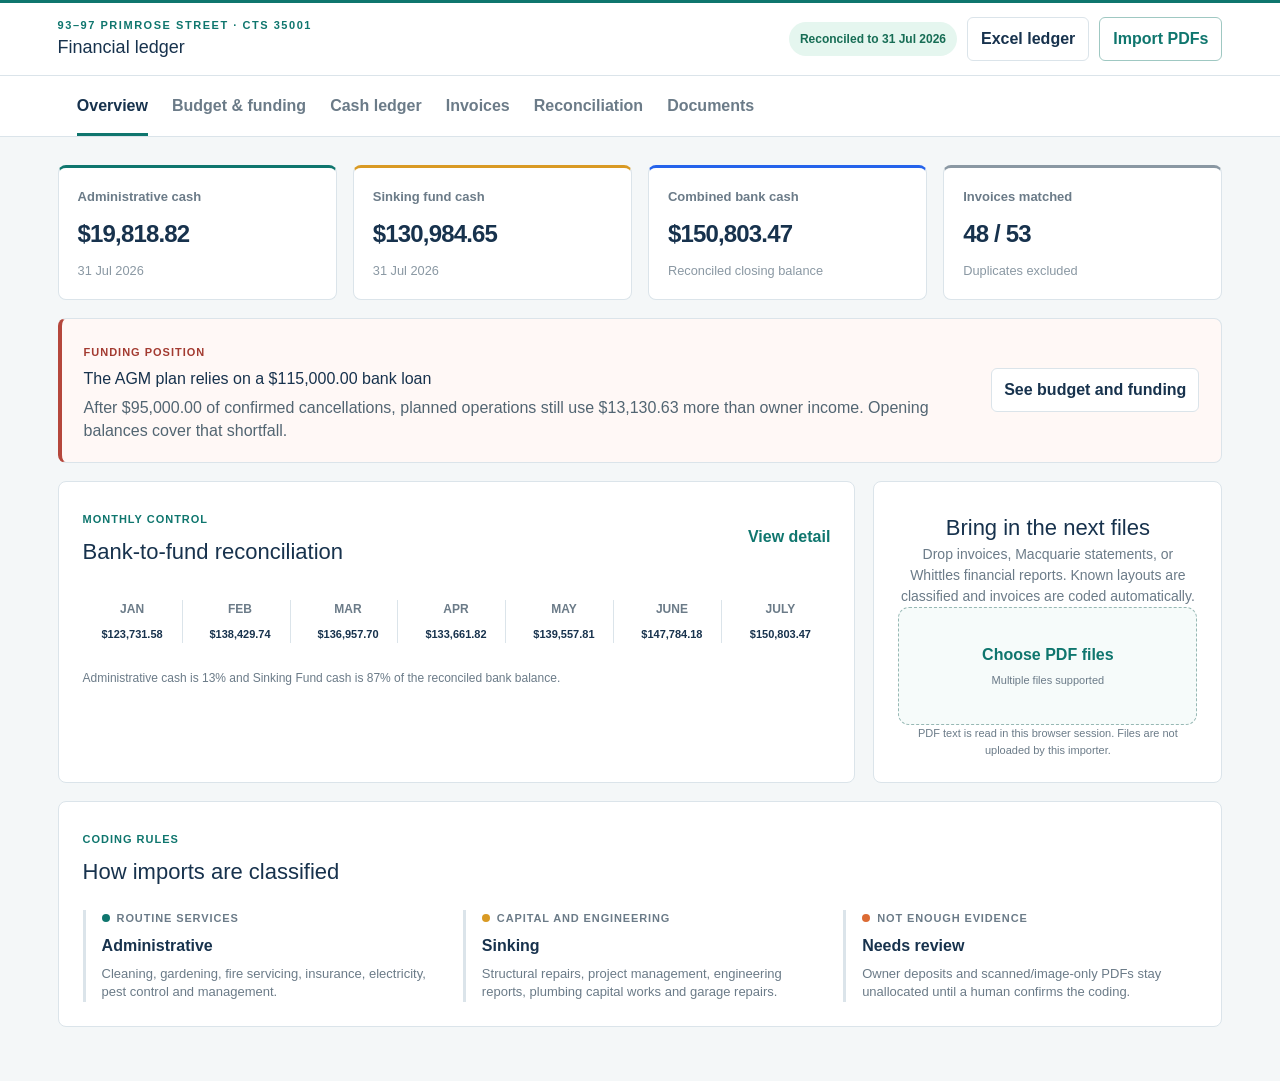
==== commit a1b48214: "Publish AGM funding and cancellation corrections" ====
--- a/index.html
+++ b/index.html
@@ -1,4 +1,4 @@
-<!DOCTYPE html><html lang="en"><head><meta charSet="utf-8"/><meta name="viewport" content="width=device-width, initial-scale=1"/><link rel="stylesheet" href="/_next/static/css/index.BIIuZqYO.css" data-rsc-css-href="/_next/static/css/index.BIIuZqYO.css" data-precedence="vite-rsc/importer-resources"/><link rel="modulepreload" fetchPriority="low" href="/_next/static/chunks/index-BIzg_ETl.js"/><script src="/_next/static/chunks/rolldown-runtime-C60lm6uB.js" type="module" async=""></script><script src="/_next/static/chunks/framework-BgSIrAUN.js" type="module" async=""></script><link rel="modulepreload" href="/_next/static/chunks/layout-segment-context-CB4QMUrx.js" crossorigin=""/><link rel="modulepreload" href="/_next/static/chunks/page-DLgcOYU4.js" crossorigin=""/><title>CTS 35001 Financial Ledger</title><meta name="description" content="Reconciled body corporate invoice, fund and bank-statement ledger."/><script>Object.assign(((self[Symbol.for("vinext.navigationRuntime")]??={bootstrap:{routeManifest:null},functions:{}}).bootstrap.rsc??={rsc:[]}),{params:{},nav:{"pathname":"/","searchParams":[]}})</script><link rel="modulepreload" href="/_next/static/chunks/index-BIzg_ETl.js" />
+<!DOCTYPE html><html lang="en"><head><meta charSet="utf-8"/><meta name="viewport" content="width=device-width, initial-scale=1"/><link rel="stylesheet" href="/_next/static/css/index.CyQKifEu.css" data-rsc-css-href="/_next/static/css/index.CyQKifEu.css" data-precedence="vite-rsc/importer-resources"/><link rel="modulepreload" fetchPriority="low" href="/_next/static/chunks/index-COq_Y_jB.js"/><script src="/_next/static/chunks/rolldown-runtime-C60lm6uB.js" type="module" async=""></script><script src="/_next/static/chunks/framework-BgSIrAUN.js" type="module" async=""></script><link rel="modulepreload" href="/_next/static/chunks/layout-segment-context-CrkrkZLt.js" crossorigin=""/><link rel="modulepreload" href="/_next/static/chunks/page-CGkhh6cW.js" crossorigin=""/><title>CTS 35001 Financial Ledger</title><meta name="description" content="Reconciled body corporate invoice, fund and bank-statement ledger."/><script>Object.assign(((self[Symbol.for("vinext.navigationRuntime")]??={bootstrap:{routeManifest:null},functions:{}}).bootstrap.rsc??={rsc:[]}),{params:{},nav:{"pathname":"/","searchParams":[]}})</script><link rel="modulepreload" href="/_next/static/chunks/index-COq_Y_jB.js" />
 <link rel="preload" href="/_next/static/_vinext_fonts/geist-8ac0455e797f/geist-98bbbccb.woff2" as="font" type="font/woff2" crossorigin />
 <link rel="preload" href="/_next/static/_vinext_fonts/geist-mono-00e989178794/geist-mono-013b2f2f.woff2" as="font" type="font/woff2" crossorigin />
 <style data-vinext-fonts>/* cyrillic-ext */
@@ -128,4 +128,4 @@
 
 .__variable_geist_mono_1001rt9 { --font-geist-mono: 'Geist Mono', 'Geist Mono Fallback'; }
 </style>
-</head><body class="__variable_geist_19ysh9d __variable_geist_mono_1001rt9 antialiased"><main class="loading"><span>Preparing reconciled ledger…</span></main><script type="module" src="/_next/static/chunks/index-BIzg_ETl.js" id="_R_" async=""></script><script>((self[Symbol.for("vinext.navigationRuntime")]??={bootstrap:{routeManifest:null},functions:{}}).bootstrap.rsc??={rsc:[]}).rsc.push("2:I[\"48913baa60ea\",[],\"Children\",1]\n")</script><script>((self[Symbol.for("vinext.navigationRuntime")]??={bootstrap:{routeManifest:null},functions:{}}).bootstrap.rsc??={rsc:[]}).rsc.push("3:I[\"0b63d72dce85\",[],\"GlobalErrorBoundary\",1]\n")</script><script>((self[Symbol.for("vinext.navigationRuntime")]??={bootstrap:{routeManifest:null},functions:{}}).bootstrap.rsc??={rsc:[]}).rsc.push("4:I[\"2e7a74b14406\",[],\"default\",1]\n")</script><script>((self[Symbol.for("vinext.navigationRuntime")]??={bootstrap:{routeManifest:null},functions:{}}).bootstrap.rsc??={rsc:[]}).rsc.push("5:I[\"0b63d72dce85\",[],\"ErrorBoundary\",1]\n")</script><script>((self[Symbol.for("vinext.navigationRuntime")]??={bootstrap:{routeManifest:null},functions:{}}).bootstrap.rsc??={rsc:[]}).rsc.push("6:I[\"11960209a8f5\",[],\"LayoutSegmentProvider\",1]\n")</script><script>((self[Symbol.for("vinext.navigationRuntime")]??={bootstrap:{routeManifest:null},functions:{}}).bootstrap.rsc??={rsc:[]}).rsc.push("7:I[\"48913baa60ea\",[],\"Slot\",1]\n")</script><script>((self[Symbol.for("vinext.navigationRuntime")]??={bootstrap:{routeManifest:null},functions:{}}).bootstrap.rsc??={rsc:[]}).rsc.push("8:I[\"787b601c93ac\",[],\"AppRouterScrollTarget\",1]\n")</script><script>((self[Symbol.for("vinext.navigationRuntime")]??={bootstrap:{routeManifest:null},functions:{}}).bootstrap.rsc??={rsc:[]}).rsc.push("9:I[\"0b63d72dce85\",[],\"RedirectBoundary\",1]\n")</script><script>((self[Symbol.for("vinext.navigationRuntime")]??={bootstrap:{routeManifest:null},functions:{}}).bootstrap.rsc??={rsc:[]}).rsc.push(":HL[\"/_next/static/css/index.BIIuZqYO.css\",\"style\"     ]\n")</script><script>((self[Symbol.for("vinext.navigationRuntime")]??={bootstrap:{routeManifest:null},functions:{}}).bootstrap.rsc??={rsc:[]}).rsc.push("0:{\"__route\":\"route:/\",\"__interceptionContext\":null,\"__layoutIds\":[\"layout:/\"],\"__rootLayout\":\"/\",\"__sourcePage\":\"/page\",\"page:/\":\"$L1\",\"layout:/\":[[[[\"$\",\"link\",\"css:/_next/static/css/index.BIIuZqYO.css\",{\"rel\":\"stylesheet\",\"precedence\":\"vite-rsc/importer-resources\",\"href\":\"/_next/static/css/index.BIIuZqYO.css\",\"data-rsc-css-href\":\"/_next/static/css/index.BIIuZqYO.css\"}],\"$undefined\"],[\"$\",\"html\",null,{\"lang\":\"en\",\"children\":[\"$\",\"body\",null,{\"className\":\"__variable_geist_19ysh9d __variable_geist_mono_1001rt9 antialiased\",\"children\":[\"$\",\"$L2\",null,{}]}]}]],null],\"route:/\":[[[\"$\",\"meta\",null,{\"charSet\":\"utf-8\"}],[[\"$\",\"title\",\"0\",{\"children\":\"CTS 35001 Financial Ledger\"}],[\"$\",\"meta\",\"1\",{\"name\":\"description\",\"content\":\"Reconciled body corporate invoice, fund and bank-statement ledger.\"}]],[[\"$\",\"meta\",\"0\",{\"name\":\"viewport\",\"content\":\"width=device-width, initial-scale=1\"}]]],[\"$\",\"$L3\",null,{\"fallback\":\"$4\",\"children\":[\"$\",\"$L5\",null,{\"fallback\":\"$4\",\"children\":[\"$\",\"$L6\",null,{\"providerId\":\"layout:/\",\"segmentMap\":{\"children\":[]},\"children\":[\"$\",\"$L7\",null,{\"id\":\"layout:/\",\"parallelSlots\":\"$undefined\",\"children\":[\"$\",\"$L8\",null,{\"children\":[\"$\",\"$L9\",null,{\"children\":[[\"$\",\"$L6\",null,{\"providerId\":\"page:/\",\"segmentMap\":{\"children\":[\"__PAGE__\"]},\"children\":[\"$\",\"$L7\",null,{\"id\":\"page:/\"}]}],null]}]}]}]}]}]}],null,null],\"__layoutFlags\":{\"layout:/\":\"s\"},\"__artifactCompatibility\":{\"schemaVersion\":1,\"graphVersion\":\"app-route-graph:1177fd80f83fa7b0\",\"deploymentVersion\":\"31b7a0d0-bf9f-4ec9-a308-a1778f4b2865\",\"appElementsSchemaVersion\":1,\"rscPayloadSchemaVersion\":1,\"rootBoundaryId\":\"/\",\"renderEpoch\":null},\"__renderObservation\":{\"schemaVersion\":1,\"output\":{\"kind\":\"app-rsc\",\"mountedSlotsFingerprint\":null,\"renderEpoch\":null,\"rootBoundaryId\":\"/\",\"routeId\":\"route:/\"},\"completeness\":\"partial\",\"boundaryOutcome\":{\"kind\":\"unknown\"},\"requestApis\":[{\"kind\":\"connection\",\"status\":\"unknown\"},{\"kind\":\"cookies\",\"status\":\"unknown\"},{\"kind\":\"draftMode\",\"status\":\"unknown\"},{\"kind\":\"headers\",\"status\":\"unknown\"},{\"kind\":\"params\",\"status\":\"unknown\"},{\"kind\":\"searchParams\",\"status\":\"unknown\"}],\"dynamicFetches\":[],\"cacheTags\":[\"/\",\"_N_T_/\",\"_N_T_/index\",\"_N_T_/layout\",\"_N_T_/page\"],\"pathTags\":[\"/\"],\"cacheability\":\"unknown\",\"downgrade\":{\"target\":\"freshRender\",\"reasons\":[{\"code\":\"CP_DOWNGRADE_CACHEABILITY_UNKNOWN\",\"target\":\"freshRender\"},{\"code\":\"CP_DOWNGRADE_INCOMPLETE_OBSERVATION\",\"completeness\":\"partial\",\"target\":\"freshRender\"},{\"code\":\"CP_DOWNGRADE_UNKNOWN_REQUEST_API\",\"requestApi\":\"connection\",\"target\":\"freshRender\"},{\"code\":\"CP_DOWNGRADE_UNKNOWN_REQUEST_API\",\"requestApi\":\"cookies\",\"target\":\"freshRender\"},{\"code\":\"CP_DOWNGRADE_UNKNOWN_REQUEST_API\",\"requestApi\":\"draftMode\",\"target\":\"freshRender\"},{\"code\":\"CP_DOWNGRADE_UNKNOWN_REQUEST_API\",\"requestApi\":\"headers\",\"target\":\"freshRender\"},{\"code\":\"CP_DOWNGRADE_UNKNOWN_REQUEST_API\",\"requestApi\":\"params\",\"target\":\"freshRender\"},{\"code\":\"CP_DOWNGRADE_UNKNOWN_REQUEST_API\",\"requestApi\":\"searchParams\",\"target\":\"freshRender\"}],\"fallback\":{\"kind\":\"breakerFallback\",\"code\":\"CP_PRIVATE_DYNAMIC_DOWNGRADE\",\"mode\":\"renderFresh\",\"scope\":\"affectedOutput\",\"fields\":{\"reasonCodes\":[\"CP_DOWNGRADE_CACHEABILITY_UNKNOWN\",\"CP_DOWNGRADE_INCOMPLETE_OBSERVATION\",\"CP_DOWNGRADE_UNKNOWN_REQUEST_API\",\"CP_DOWNGRADE_UNKNOWN_REQUEST_API\",\"CP_DOWNGRADE_UNKNOWN_REQUEST_API\",\"CP_DOWNGRADE_UNKNOWN_REQUEST_API\",\"CP_DOWNGRADE_UNKNOWN_REQUEST_API\",\"CP_DOWNGRADE_UNKNOWN_REQUEST_API\"],\"target\":\"freshRender\"}},\"isPublicCacheCandidate\":false}}}\n")</script><script>((self[Symbol.for("vinext.navigationRuntime")]??={bootstrap:{routeManifest:null},functions:{}}).bootstrap.rsc??={rsc:[]}).rsc.push("a:I[\"6efdf509a785\",[],\"default\",1]\n")</script><script>((self[Symbol.for("vinext.navigationRuntime")]??={bootstrap:{routeManifest:null},functions:{}}).bootstrap.rsc??={rsc:[]}).rsc.push("1:[\"$\",\"$La\",null,{\"params\":\"$@b\",\"searchParams\":\"$@c\"}]\n")</script><script>((self[Symbol.for("vinext.navigationRuntime")]??={bootstrap:{routeManifest:null},functions:{}}).bootstrap.rsc??={rsc:[]}).rsc.push("b:{}\n")</script><script>((self[Symbol.for("vinext.navigationRuntime")]??={bootstrap:{routeManifest:null},functions:{}}).bootstrap.rsc??={rsc:[]}).rsc.push("c:{}\n")</script><script>Object.assign(((self[Symbol.for("vinext.navigationRuntime")]??={bootstrap:{routeManifest:null},functions:{}}).bootstrap.rsc??={rsc:[]}),{"initialCacheKind":"dynamic"});((self[Symbol.for("vinext.navigationRuntime")]??={bootstrap:{routeManifest:null},functions:{}}).bootstrap.rsc??={rsc:[]}).done=true</script></body></html>+</head><body class="__variable_geist_19ysh9d __variable_geist_mono_1001rt9 antialiased"><main class="loading"><span>Preparing reconciled ledger…</span></main><script type="module" src="/_next/static/chunks/index-COq_Y_jB.js" id="_R_" async=""></script><script>((self[Symbol.for("vinext.navigationRuntime")]??={bootstrap:{routeManifest:null},functions:{}}).bootstrap.rsc??={rsc:[]}).rsc.push("2:I[\"48913baa60ea\",[],\"Children\",1]\n")</script><script>((self[Symbol.for("vinext.navigationRuntime")]??={bootstrap:{routeManifest:null},functions:{}}).bootstrap.rsc??={rsc:[]}).rsc.push("3:I[\"0b63d72dce85\",[],\"GlobalErrorBoundary\",1]\n")</script><script>((self[Symbol.for("vinext.navigationRuntime")]??={bootstrap:{routeManifest:null},functions:{}}).bootstrap.rsc??={rsc:[]}).rsc.push("4:I[\"2e7a74b14406\",[],\"default\",1]\n")</script><script>((self[Symbol.for("vinext.navigationRuntime")]??={bootstrap:{routeManifest:null},functions:{}}).bootstrap.rsc??={rsc:[]}).rsc.push("5:I[\"0b63d72dce85\",[],\"ErrorBoundary\",1]\n")</script><script>((self[Symbol.for("vinext.navigationRuntime")]??={bootstrap:{routeManifest:null},functions:{}}).bootstrap.rsc??={rsc:[]}).rsc.push("6:I[\"11960209a8f5\",[],\"LayoutSegmentProvider\",1]\n")</script><script>((self[Symbol.for("vinext.navigationRuntime")]??={bootstrap:{routeManifest:null},functions:{}}).bootstrap.rsc??={rsc:[]}).rsc.push("7:I[\"48913baa60ea\",[],\"Slot\",1]\n")</script><script>((self[Symbol.for("vinext.navigationRuntime")]??={bootstrap:{routeManifest:null},functions:{}}).bootstrap.rsc??={rsc:[]}).rsc.push("8:I[\"787b601c93ac\",[],\"AppRouterScrollTarget\",1]\n")</script><script>((self[Symbol.for("vinext.navigationRuntime")]??={bootstrap:{routeManifest:null},functions:{}}).bootstrap.rsc??={rsc:[]}).rsc.push("9:I[\"0b63d72dce85\",[],\"RedirectBoundary\",1]\n")</script><script>((self[Symbol.for("vinext.navigationRuntime")]??={bootstrap:{routeManifest:null},functions:{}}).bootstrap.rsc??={rsc:[]}).rsc.push(":HL[\"/_next/static/css/index.CyQKifEu.css\",\"style\"     ]\n")</script><script>((self[Symbol.for("vinext.navigationRuntime")]??={bootstrap:{routeManifest:null},functions:{}}).bootstrap.rsc??={rsc:[]}).rsc.push("0:{\"__route\":\"route:/\",\"__interceptionContext\":null,\"__layoutIds\":[\"layout:/\"],\"__rootLayout\":\"/\",\"__sourcePage\":\"/page\",\"page:/\":\"$L1\",\"layout:/\":[[[[\"$\",\"link\",\"css:/_next/static/css/index.CyQKifEu.css\",{\"rel\":\"stylesheet\",\"precedence\":\"vite-rsc/importer-resources\",\"href\":\"/_next/static/css/index.CyQKifEu.css\",\"data-rsc-css-href\":\"/_next/static/css/index.CyQKifEu.css\"}],\"$undefined\"],[\"$\",\"html\",null,{\"lang\":\"en\",\"children\":[\"$\",\"body\",null,{\"className\":\"__variable_geist_19ysh9d __variable_geist_mono_1001rt9 antialiased\",\"children\":[\"$\",\"$L2\",null,{}]}]}]],null],\"route:/\":[[[\"$\",\"meta\",null,{\"charSet\":\"utf-8\"}],[[\"$\",\"title\",\"0\",{\"children\":\"CTS 35001 Financial Ledger\"}],[\"$\",\"meta\",\"1\",{\"name\":\"description\",\"content\":\"Reconciled body corporate invoice, fund and bank-statement ledger.\"}]],[[\"$\",\"meta\",\"0\",{\"name\":\"viewport\",\"content\":\"width=device-width, initial-scale=1\"}]]],[\"$\",\"$L3\",null,{\"fallback\":\"$4\",\"children\":[\"$\",\"$L5\",null,{\"fallback\":\"$4\",\"children\":[\"$\",\"$L6\",null,{\"providerId\":\"layout:/\",\"segmentMap\":{\"children\":[]},\"children\":[\"$\",\"$L7\",null,{\"id\":\"layout:/\",\"parallelSlots\":\"$undefined\",\"children\":[\"$\",\"$L8\",null,{\"children\":[\"$\",\"$L9\",null,{\"children\":[[\"$\",\"$L6\",null,{\"providerId\":\"page:/\",\"segmentMap\":{\"children\":[\"__PAGE__\"]},\"children\":[\"$\",\"$L7\",null,{\"id\":\"page:/\"}]}],null]}]}]}]}]}]}],null,null],\"__layoutFlags\":{\"layout:/\":\"s\"},\"__artifactCompatibility\":{\"schemaVersion\":1,\"graphVersion\":\"app-route-graph:1177fd80f83fa7b0\",\"deploymentVersion\":\"d6be625b-d19f-4e6a-975f-d5f7bd0418e9\",\"appElementsSchemaVersion\":1,\"rscPayloadSchemaVersion\":1,\"rootBoundaryId\":\"/\",\"renderEpoch\":null},\"__renderObservation\":{\"schemaVersion\":1,\"output\":{\"kind\":\"app-rsc\",\"mountedSlotsFingerprint\":null,\"renderEpoch\":null,\"rootBoundaryId\":\"/\",\"routeId\":\"route:/\"},\"completeness\":\"partial\",\"boundaryOutcome\":{\"kind\":\"unknown\"},\"requestApis\":[{\"kind\":\"connection\",\"status\":\"unknown\"},{\"kind\":\"cookies\",\"status\":\"unknown\"},{\"kind\":\"draftMode\",\"status\":\"unknown\"},{\"kind\":\"headers\",\"status\":\"unknown\"},{\"kind\":\"params\",\"status\":\"unknown\"},{\"kind\":\"searchParams\",\"status\":\"unknown\"}],\"dynamicFetches\":[],\"cacheTags\":[\"/\",\"_N_T_/\",\"_N_T_/index\",\"_N_T_/layout\",\"_N_T_/page\"],\"pathTags\":[\"/\"],\"cacheability\":\"unknown\",\"downgrade\":{\"target\":\"freshRender\",\"reasons\":[{\"code\":\"CP_DOWNGRADE_CACHEABILITY_UNKNOWN\",\"target\":\"freshRender\"},{\"code\":\"CP_DOWNGRADE_INCOMPLETE_OBSERVATION\",\"completeness\":\"partial\",\"target\":\"freshRender\"},{\"code\":\"CP_DOWNGRADE_UNKNOWN_REQUEST_API\",\"requestApi\":\"connection\",\"target\":\"freshRender\"},{\"code\":\"CP_DOWNGRADE_UNKNOWN_REQUEST_API\",\"requestApi\":\"cookies\",\"target\":\"freshRender\"},{\"code\":\"CP_DOWNGRADE_UNKNOWN_REQUEST_API\",\"requestApi\":\"draftMode\",\"target\":\"freshRender\"},{\"code\":\"CP_DOWNGRADE_UNKNOWN_REQUEST_API\",\"requestApi\":\"headers\",\"target\":\"freshRender\"},{\"code\":\"CP_DOWNGRADE_UNKNOWN_REQUEST_API\",\"requestApi\":\"params\",\"target\":\"freshRender\"},{\"code\":\"CP_DOWNGRADE_UNKNOWN_REQUEST_API\",\"requestApi\":\"searchParams\",\"target\":\"freshRender\"}],\"fallback\":{\"kind\":\"breakerFallback\",\"code\":\"CP_PRIVATE_DYNAMIC_DOWNGRADE\",\"mode\":\"renderFresh\",\"scope\":\"affectedOutput\",\"fields\":{\"reasonCodes\":[\"CP_DOWNGRADE_CACHEABILITY_UNKNOWN\",\"CP_DOWNGRADE_INCOMPLETE_OBSERVATION\",\"CP_DOWNGRADE_UNKNOWN_REQUEST_API\",\"CP_DOWNGRADE_UNKNOWN_REQUEST_API\",\"CP_DOWNGRADE_UNKNOWN_REQUEST_API\",\"CP_DOWNGRADE_UNKNOWN_REQUEST_API\",\"CP_DOWNGRADE_UNKNOWN_REQUEST_API\",\"CP_DOWNGRADE_UNKNOWN_REQUEST_API\"],\"target\":\"freshRender\"}},\"isPublicCacheCandidate\":false}}}\n")</script><script>((self[Symbol.for("vinext.navigationRuntime")]??={bootstrap:{routeManifest:null},functions:{}}).bootstrap.rsc??={rsc:[]}).rsc.push("a:I[\"6efdf509a785\",[],\"default\",1]\n")</script><script>((self[Symbol.for("vinext.navigationRuntime")]??={bootstrap:{routeManifest:null},functions:{}}).bootstrap.rsc??={rsc:[]}).rsc.push("1:[\"$\",\"$La\",null,{\"params\":\"$@b\",\"searchParams\":\"$@c\"}]\n")</script><script>((self[Symbol.for("vinext.navigationRuntime")]??={bootstrap:{routeManifest:null},functions:{}}).bootstrap.rsc??={rsc:[]}).rsc.push("b:{}\n")</script><script>((self[Symbol.for("vinext.navigationRuntime")]??={bootstrap:{routeManifest:null},functions:{}}).bootstrap.rsc??={rsc:[]}).rsc.push("c:{}\n")</script><script>Object.assign(((self[Symbol.for("vinext.navigationRuntime")]??={bootstrap:{routeManifest:null},functions:{}}).bootstrap.rsc??={rsc:[]}),{"initialCacheKind":"dynamic"});((self[Symbol.for("vinext.navigationRuntime")]??={bootstrap:{routeManifest:null},functions:{}}).bootstrap.rsc??={rsc:[]}).done=true</script></body></html>
--- a/_next/static/css/index.CyQKifEu.css
+++ b/_next/static/css/index.CyQKifEu.css
@@ -0,0 +1,2 @@
+/*! tailwindcss v4.2.1 | MIT License | https://tailwindcss.com */
+@layer properties{@supports (((-webkit-hyphens:none)) and (not (margin-trim:inline))) or ((-moz-orient:inline) and (not (color:rgb(from red r g b)))){*,:before,:after{--tw-border-style:solid}::backdrop{--tw-border-style:solid}}}@layer theme{:root,:host{--font-sans:ui-sans-serif, system-ui, sans-serif, "Apple Color Emoji", "Segoe UI Emoji", "Segoe UI Symbol", "Noto Color Emoji";--font-mono:ui-monospace, SFMono-Regular, Menlo, Monaco, Consolas, "Liberation Mono", "Courier New", monospace;--spacing:.25rem;--default-font-family:var(--font-sans);--default-mono-font-family:var(--font-mono)}}@layer base{*,:after,:before{box-sizing:border-box;border:0 solid;margin:0;padding:0}::backdrop{box-sizing:border-box;border:0 solid;margin:0;padding:0}::file-selector-button{box-sizing:border-box;border:0 solid;margin:0;padding:0}html,:host{-webkit-text-size-adjust:100%;tab-size:4;line-height:1.5;font-family:var(--default-font-family,ui-sans-serif, system-ui, sans-serif, "Apple Color Emoji", "Segoe UI Emoji", "Segoe UI Symbol", "Noto Color Emoji");font-feature-settings:var(--default-font-feature-settings,normal);font-variation-settings:var(--default-font-variation-settings,normal);-webkit-tap-highlight-color:transparent}hr{height:0;color:inherit;border-top-width:1px}abbr:where([title]){-webkit-text-decoration:underline dotted;text-decoration:underline dotted}h1,h2,h3,h4,h5,h6{font-size:inherit;font-weight:inherit}a{color:inherit;-webkit-text-decoration:inherit;-webkit-text-decoration:inherit;-webkit-text-decoration:inherit;-webkit-text-decoration:inherit;text-decoration:inherit}b,strong{font-weight:bolder}code,kbd,samp,pre{font-family:var(--default-mono-font-family,ui-monospace, SFMono-Regular, Menlo, Monaco, Consolas, "Liberation Mono", "Courier New", monospace);font-feature-settings:var(--default-mono-font-feature-settings,normal);font-variation-settings:var(--default-mono-font-variation-settings,normal);font-size:1em}small{font-size:80%}sub,sup{vertical-align:baseline;font-size:75%;line-height:0;position:relative}sub{bottom:-.25em}sup{top:-.5em}table{text-indent:0;border-color:inherit;border-collapse:collapse}:-moz-focusring{outline:auto}progress{vertical-align:baseline}summary{display:list-item}ol,ul,menu{list-style:none}img,svg,video,canvas,audio,iframe,embed,object{vertical-align:middle;display:block}img,video{max-width:100%;height:auto}button,input,select,optgroup,textarea{font:inherit;font-feature-settings:inherit;font-variation-settings:inherit;letter-spacing:inherit;color:inherit;opacity:1;background-color:#0000;border-radius:0}::file-selector-button{font:inherit;font-feature-settings:inherit;font-variation-settings:inherit;letter-spacing:inherit;color:inherit;opacity:1;background-color:#0000;border-radius:0}:where(select:is([multiple],[size])) optgroup{font-weight:bolder}:where(select:is([multiple],[size])) optgroup option{padding-inline-start:20px}::file-selector-button{margin-inline-end:4px}::placeholder{opacity:1}@supports (not ((-webkit-appearance:-apple-pay-button))) or (contain-intrinsic-size:1px){::placeholder{color:currentColor}@supports (color:color-mix(in lab, red, red)){::placeholder{color:color-mix(in oklab, currentcolor 50%, transparent)}}}textarea{resize:vertical}::-webkit-search-decoration{-webkit-appearance:none}::-webkit-date-and-time-value{min-height:1lh;text-align:inherit}::-webkit-datetime-edit{display:inline-flex}::-webkit-datetime-edit-fields-wrapper{padding:0}::-webkit-datetime-edit{padding-block:0}::-webkit-datetime-edit-year-field{padding-block:0}::-webkit-datetime-edit-month-field{padding-block:0}::-webkit-datetime-edit-day-field{padding-block:0}::-webkit-datetime-edit-hour-field{padding-block:0}::-webkit-datetime-edit-minute-field{padding-block:0}::-webkit-datetime-edit-second-field{padding-block:0}::-webkit-datetime-edit-millisecond-field{padding-block:0}::-webkit-datetime-edit-meridiem-field{padding-block:0}::-webkit-calendar-picker-indicator{line-height:1}:-moz-ui-invalid{box-shadow:none}button,input:where([type=button],[type=reset],[type=submit]){-webkit-appearance:button;appearance:button}::file-selector-button{-webkit-appearance:button;appearance:button}::-webkit-inner-spin-button{height:auto}::-webkit-outer-spin-button{height:auto}[hidden]:where(:not([hidden=until-found])){display:none!important}}@layer components;@layer utilities{.visible{visibility:visible}.static{position:static}.start{inset-inline-start:var(--spacing)}.end{inset-inline-end:var(--spacing)}.hidden{display:none}.table{display:table}.border{border-style:var(--tw-border-style);border-width:1px}.italic{font-style:italic}.antialiased{-webkit-font-smoothing:antialiased;-moz-osx-font-smoothing:grayscale}}:root{--navy:#17324d;--navy-2:#10283f;--teal:#0f766e;--teal-soft:#e8f5f2;--blue:#2563eb;--gold:#d99a24;--gold-soft:#fff4d6;--ink:#243342;--muted:#6b7b88;--line:#dbe4ea;--paper:#f4f7f8;--white:#fff;--danger:#b45309}*{box-sizing:border-box}body{background:var(--paper);color:var(--ink);margin:0;font-family:Arial,Helvetica,sans-serif}button,input,select{font:inherit}button{cursor:pointer}main{min-height:100vh}.loading{color:var(--navy);place-items:center;font-weight:700;display:grid}.topbar{background:var(--white);border-top:3px solid var(--teal);border-bottom:1px solid var(--line);z-index:20;justify-content:space-between;align-items:center;gap:24px;height:76px;padding:0 4.5vw;display:flex;position:sticky;top:0}.brand{align-items:center;gap:12px;display:flex}.brand p,.brand h1{margin:0}.brand p{color:var(--teal);letter-spacing:.14em;text-transform:uppercase;font-size:11px;font-weight:800}.brand h1{color:var(--navy);font-size:18px}.header-actions{align-items:center;gap:10px;display:flex}.button{border:1px solid var(--line);white-space:nowrap;border-radius:6px;justify-content:center;align-items:center;gap:8px;padding:9px 13px;font-weight:600;text-decoration:none;display:inline-flex}.button.primary{color:var(--teal);background:#fff;border-color:#9fc8c2}.button.secondary{color:var(--navy);background:#fff}.reconciled{border-radius:999px;align-items:center;gap:7px;padding:8px 11px;font-size:12px;font-weight:800;display:flex}.reconciled.pass{color:#176d55;background:#e5f6ef}.reconciled.fail{color:#9a3412;background:#fff0e5}.eyebrow{color:var(--teal);text-transform:uppercase;letter-spacing:.13em;font-size:11px;font-weight:800}.tabs{border-bottom:1px solid var(--line);background:#fff;gap:28px;padding:0 6vw;display:flex}.tabs button{color:var(--muted);background:0 0;border:0;border-bottom:3px solid #0000;padding:18px 0 15px;font-weight:700}.tabs button.active{color:var(--navy);border-bottom-color:var(--teal)}.content{width:min(1460px,91vw);margin:28px auto 54px}.notice{color:#176d55;background:#e7f6ef;border-radius:10px;align-items:center;gap:9px;width:min(1460px,91vw);margin:18px auto -8px;padding:12px 15px;font-size:13px;font-weight:700;display:flex}.kpis{grid-template-columns:repeat(4,1fr);gap:16px;display:grid}.kpi{border:1px solid var(--line);background:#fff;border-radius:14px;justify-content:space-between;min-height:145px;padding:22px;display:flex;box-shadow:0 7px 25px #17324d0b}.kpi.admin{border-top:3px solid var(--teal)}.kpi.sinking{border-top:3px solid var(--gold)}.kpi.combined{border-top:3px solid var(--blue)}.kpi.invoices{border-top:3px solid #8a98a3}.kpi div{flex-direction:column;gap:9px;display:flex}.kpi span{color:var(--muted);font-size:13px;font-weight:700}.kpi strong{letter-spacing:-.035em;color:var(--navy);font-size:28px}.kpi small{color:#8a98a3}.kpi svg{box-sizing:content-box;border-radius:10px;width:23px;height:23px;padding:10px}.kpi.admin svg{background:var(--teal-soft);color:var(--teal)}.kpi.sinking svg{background:var(--gold-soft);color:#b87912}.kpi.combined svg{color:var(--blue);background:#e9efff}.kpi.invoices svg{color:#7950a7;background:#f1ecf9}.overview-grid{grid-template-columns:minmax(0,1.6fr) minmax(320px,.7fr);gap:18px;margin-top:18px;display:grid}.panel{border:1px solid var(--line);background:#fff;border-radius:14px;padding:24px;box-shadow:0 7px 25px #17324d0a}.panel-head,.section-title,.table-toolbar{justify-content:space-between;align-items:center;gap:20px;display:flex}.panel h3,.table-page h3,.section-title h3{color:var(--navy);margin:5px 0 0;font-size:22px}.panel-head button{color:var(--teal);background:0 0;border:0;font-weight:800}.month-strip{grid-template-columns:repeat(7,1fr);gap:8px;margin:32px 0 26px;display:grid}.month-strip div{text-align:center;border-right:1px solid var(--line);flex-direction:column;align-items:center;gap:8px;display:flex}.month-strip div:last-child{border:0}.month-strip span{color:var(--muted);text-transform:uppercase;font-size:12px;font-weight:800}.month-strip svg{color:#1f9a77;width:20px}.month-strip small{color:var(--navy);font-size:11px;font-weight:700}.balance-bar{color:#fff;border-radius:9px;height:54px;font-size:12px;font-weight:800;display:flex;overflow:hidden}.balance-bar div{justify-content:center;align-items:center;min-width:90px;display:flex}.balance-bar div:first-child{background:var(--teal)}.balance-bar div:last-child{background:var(--gold)}.levy-answer{border:1px solid var(--line);background:#fff;border-radius:8px;grid-template-columns:1fr auto;align-items:center;gap:18px;margin-top:18px;padding:20px 22px;display:grid}.levy-answer h3{color:var(--navy);margin:4px 0 5px}.levy-answer p{color:#526572;margin:0;line-height:1.45}.levy-answer button{border:1px solid var(--line);color:var(--navy);background:#fff;border-radius:6px;padding:9px 12px;font-weight:700}.budget-page{flex-direction:column;gap:18px;display:flex}.report-title{padding:8px 2px 2px}.report-title h2{color:var(--navy);letter-spacing:-.035em;margin:7px 0 8px;font-size:34px}.report-title p{color:var(--muted);margin:0}.executive-summary{background:var(--navy);color:#fff;border-radius:14px;padding:25px 28px}.executive-summary h3{margin:0 0 14px;font-size:20px}.executive-summary ul{color:#d8e4eb;gap:11px;margin:0;padding-left:20px;line-height:1.5;display:grid}.executive-summary strong{color:#fff}.budget-grid{grid-template-columns:minmax(0,1.35fr) minmax(300px,.65fr);gap:18px;display:grid}.outstanding-total{color:var(--navy);letter-spacing:-.04em;margin:28px 0 13px;font-size:38px;font-weight:800}.outstanding-bar{background:#e9eef1;border-radius:7px;height:28px;display:flex;overflow:hidden}.outstanding-bar .scheduled,.bar-legend i.scheduled{background:var(--blue)}.outstanding-bar .extra,.bar-legend i.extra{background:#e58a35}.bar-legend{grid-template-columns:1fr 1fr;gap:12px;margin:14px 0;display:grid}.bar-legend span{color:var(--muted);grid-template-columns:auto 1fr;gap:2px 8px;font-size:12px;display:grid}.bar-legend i{border-radius:2px;grid-row:1/span 2;width:9px;height:9px;margin-top:3px}.bar-legend strong{color:var(--navy)}.evidence-note{color:var(--muted);margin:16px 0 0;font-size:12px;line-height:1.5}.levy-card svg{color:var(--teal)}.levy-card dl{margin:22px 0 0}.levy-card dl div{border-bottom:1px solid var(--line);justify-content:space-between;gap:15px;padding:11px 0;display:flex}.levy-card dt{color:var(--muted)}.levy-card dd{color:var(--navy);margin:0;font-weight:800}.lot-audit>p{color:var(--muted);line-height:1.5}.lot-grid{grid-template-columns:repeat(11,1fr);gap:8px;margin-top:18px;display:grid}.lot-grid div{border:1px solid var(--line);text-align:center;background:#f8fafb;border-radius:9px;padding:12px 8px}.lot-grid span,.lot-grid small{color:var(--muted);font-size:10px;display:block}.lot-grid strong{color:var(--teal);margin:5px 0;font-size:11px;display:block}.table-wrap.static{max-height:none;margin:22px -24px 0}.budget-variance td:last-child{min-width:260px;color:var(--muted);line-height:1.45}.next-step{color:#9a5d0a;background:#fff7e8;border:1px solid #efd19e;border-radius:12px;align-items:flex-start;gap:13px;padding:18px 20px;display:flex}.next-step p{color:#604d2f;margin:4px 0 0;line-height:1.5}.import-card{text-align:center}.import-icon{background:var(--teal-soft);width:48px;height:48px;color:var(--teal);border-radius:12px;place-items:center;margin:0 auto 14px;display:grid}.import-card p{color:var(--muted);font-size:14px;line-height:1.5}.dropzone{width:100%;min-height:118px;color:var(--teal);background:#f6fbfa;border:1.5px dashed #96b8b4;border-radius:11px;flex-direction:column;justify-content:center;align-items:center;gap:5px;display:flex}.dropzone span{color:var(--muted);font-size:11px}.privacy{font-size:11px!important}.rules{margin-top:18px}.rule-grid{grid-template-columns:repeat(3,1fr);gap:26px;margin-top:22px;display:grid}.rule-grid>div{border-left:3px solid var(--line);color:var(--muted);text-transform:uppercase;letter-spacing:.08em;padding-left:16px;font-size:11px;font-weight:800}.rule-grid h4{color:var(--navy);text-transform:none;letter-spacing:0;margin:7px 0;font-size:16px}.rule-grid p{text-transform:none;letter-spacing:0;margin:0;font-size:13px;font-weight:400;line-height:1.45}.dot{border-radius:50%;width:8px;height:8px;margin-right:7px;display:inline-block}.admin-dot{background:var(--teal)}.sinking-dot{background:var(--gold)}.review-dot{background:#dc6b34}.spending-kpis{grid-template-columns:repeat(4,1fr);gap:14px;display:grid}.spending-kpis .panel{flex-direction:column;gap:8px;min-height:118px;display:flex}.spending-kpis strong{color:var(--navy);letter-spacing:-.025em;font-size:25px}.spending-kpis small{color:var(--muted)}.spending-kpis .good{background:#f5faf8}.spending-kpis .review{background:#fffaf0}.underspend-grid{grid-template-columns:repeat(3,1fr);gap:9px;margin-top:18px;display:grid}.underspend-grid div{border:1px solid var(--line);border-radius:7px;flex-direction:column;gap:5px;padding:13px;display:flex}.underspend-grid span{color:var(--muted);font-size:12px}.underspend-grid strong{color:var(--navy)}.underspend-grid small{color:#82909a}.funding-warning,.deficit-summary{background:#fff8f6!important;border-left:4px solid #b5473c!important}.funding-warning .eyebrow{color:#a33b31}.deficit-summary p{color:#6e514d;margin:16px 0 0;font-size:12px}.spending-kpis .deficit{background:#fff7f5;border-color:#e9c7c1}.spending-kpis .deficit strong{color:#9f352b}.fund-bridges,.agm-line-grid{grid-template-columns:1fr 1fr;gap:18px;margin-top:20px;display:grid}.fund-bridges section,.agm-line-grid section{border:1px solid var(--line);background:#fff;border-radius:8px;padding:18px}.fund-bridges h4,.agm-line-grid h4{color:var(--navy);margin:0 0 12px}.fund-bridges dl{margin:0}.fund-bridges dl div{border-bottom:1px solid #edf1f3;justify-content:space-between;gap:15px;padding:9px 0;display:flex}.fund-bridges dd{margin:0;font-weight:700}.deficit-line{color:#982f26;background:#fff0ed;font-weight:800}.cancelled-line,.positive-line{color:#196a55;background:#eef8f4;font-weight:800}.agm-line-grid table{border-collapse:collapse;width:100%}.agm-line-grid th,.agm-line-grid td{text-align:left;border-bottom:1px solid #edf1f3;padding:8px}.agm-line-grid th:last-child,.agm-line-grid td:last-child{text-align:right}.agm-line-grid .total-row{background:#f4f7f8;font-weight:800}.cancelled-row{color:#55716a;background:#eef8f4}.cancelled-row td{text-decoration:line-through}.cancelled-row td:first-child{text-decoration:none}.content{width:min(1320px,91vw)}.panel,.kpi,.table-page,.levy-answer,.executive-summary{box-shadow:none;border-radius:8px}.kpi{min-height:122px;padding:19px}.kpi strong{font-size:24px}.kpi svg{padding:4px;background:0 0!important}.executive-summary{color:var(--ink);border:1px solid var(--line);background:#fff}.executive-summary h3,.executive-summary strong{color:var(--navy)}.executive-summary ul{color:var(--ink)}.eyebrow{letter-spacing:.09em}.tabs{gap:24px}.table-page{border:1px solid var(--line);background:#fff;border-radius:14px;overflow:hidden}.table-toolbar,.section-title{border-bottom:1px solid var(--line);padding:22px 24px}.section-title p{color:var(--muted);margin:7px 0 0}.filters{align-items:center;gap:10px;display:flex}.filters label{border:1px solid var(--line);border-radius:9px;align-items:center;gap:8px;padding:9px 11px;display:flex}.filters input{border:0;outline:0;width:230px}.filters select{border:1px solid var(--line);background:#fff;border-radius:9px;padding:10px}.table-wrap{max-height:68vh;overflow:auto}table{border-collapse:collapse;width:100%;font-size:12px}th{z-index:2;color:#5d6c77;text-align:left;text-transform:uppercase;letter-spacing:.05em;border-bottom:1px solid var(--line);white-space:nowrap;background:#f0f5f7;padding:12px 14px;font-size:10px;position:sticky;top:0}td{vertical-align:middle;border-bottom:1px solid #edf1f3;padding:11px 14px}tbody tr:hover{background:#fafcfc}.wide{min-width:280px}.num{text-align:right;white-space:nowrap}.credit{color:#14785e}.source{text-overflow:ellipsis;max-width:180px;color:var(--muted);overflow:hidden}.source-file{align-items:center;gap:8px;min-width:310px;display:flex}.source-file svg{color:var(--teal)}.fund,.fund-select{border:0;border-radius:999px;padding:5px 8px;font-size:10px;font-weight:800;display:inline-flex}.fund.administrative,.fund-select.administrative{background:var(--teal-soft);color:var(--teal)}.fund.sinking,.fund-select.sinking{background:var(--gold-soft);color:#a56706}.fund.unallocated,.fund-select.unallocated{color:#a54b25;background:#feece4}td small{color:var(--muted);margin-top:3px;display:block}.status{white-space:nowrap;border-radius:999px;align-items:center;gap:5px;padding:5px 8px;font-size:10px;font-weight:800;display:inline-flex}.status.paid{color:#176d55;background:#e5f6ef}.status.review{color:#9a5d0a;background:#fff2dc}.duplicate{color:#a54b25;align-items:center;gap:6px;display:inline-flex}.big-pass{color:#176d55;background:#e5f6ef;border-radius:9px;align-items:center;gap:8px;padding:10px 13px;font-weight:800;display:flex}.recon-notes{color:var(--teal);background:#edf6f4;border-radius:10px;gap:12px;margin:20px 24px 24px;padding:16px;display:flex}.recon-notes p{color:var(--ink);margin:4px 0 0;line-height:1.5}@media (max-width:1050px){.reconciled{display:none}.kpis,.spending-kpis{grid-template-columns:repeat(2,1fr)}.overview-grid,.budget-grid,.fund-bridges,.agm-line-grid{grid-template-columns:1fr}.underspend-grid{grid-template-columns:repeat(2,1fr)}.filters input{width:160px}.lot-grid{grid-template-columns:repeat(6,1fr)}}@media (max-width:720px){.topbar{align-items:flex-start;height:auto;padding:13px 4vw}.brand h1{font-size:15px}.header-actions .secondary{display:none}.button{padding:9px 10px}.tabs{gap:18px;padding:0 4vw;overflow:auto}.tabs button{white-space:nowrap}.content{width:94vw}.kpis,.spending-kpis,.underspend-grid{grid-template-columns:1fr}.kpi{min-height:112px}.month-strip{grid-template-columns:repeat(4,1fr);row-gap:20px}.rule-grid{grid-template-columns:1fr}.table-toolbar,.section-title,.panel-head{flex-direction:column;align-items:flex-start}.filters{flex-wrap:wrap;width:100%}.filters label{flex:1}.filters input{width:100%}.levy-answer{grid-template-columns:auto 1fr}.levy-answer button{grid-column:1/-1;width:100%}.report-title h2{font-size:28px}.bar-legend{grid-template-columns:1fr}.lot-grid{grid-template-columns:repeat(3,1fr)}}@property --tw-border-style{syntax:"*";inherits:false;initial-value:solid}
